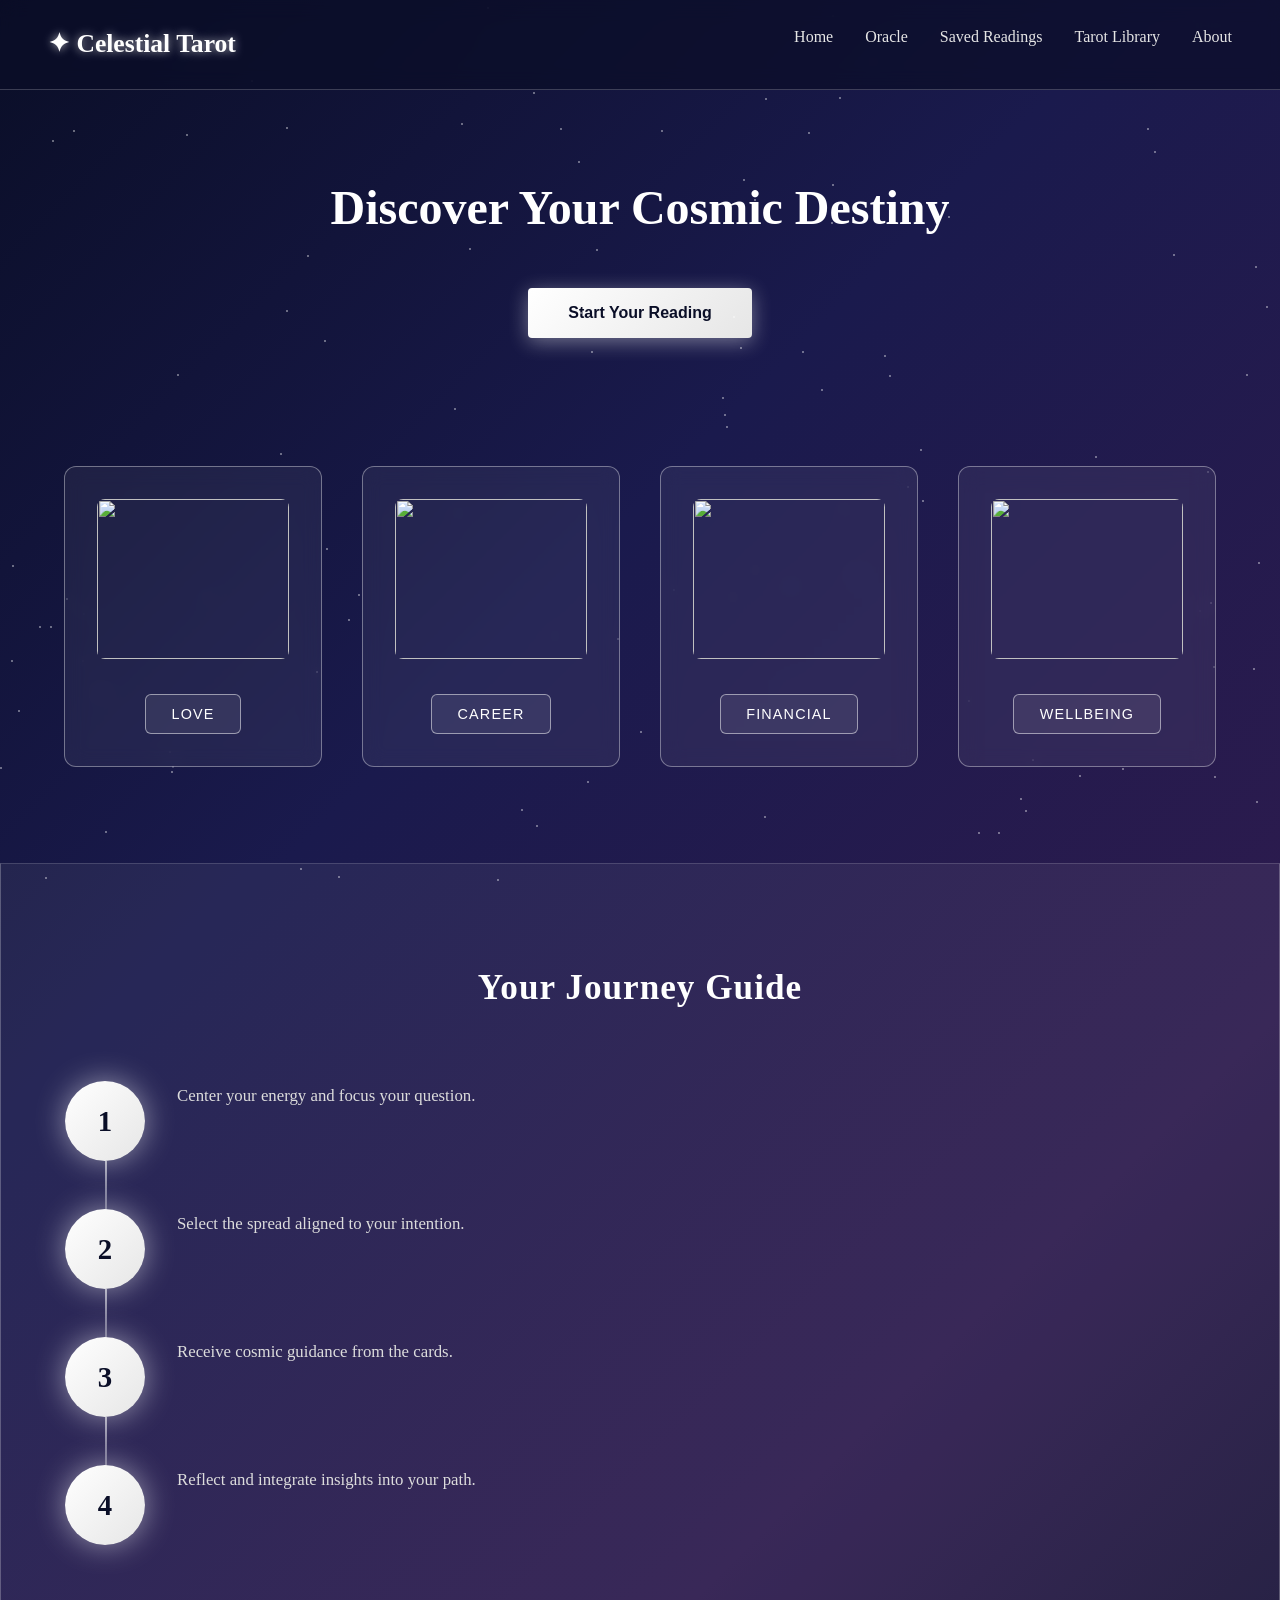
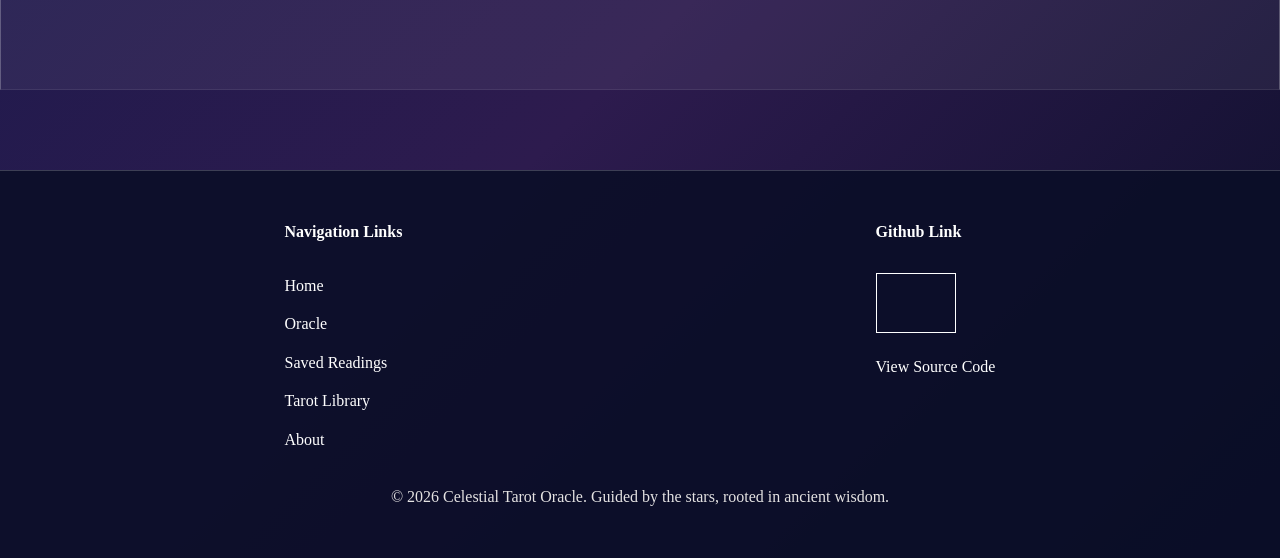
==== index.html @ b857f9ce "Add files via upload" ====
<!DOCTYPE html>
<html lang="en">
<head>
<meta charset="UTF-8">
<meta name="viewport" content="width=device-width, initial-scale=1.0">
<title>Celestial Tarot Oracle</title>

 <!-- External CSS -->
    <link rel="stylesheet" href="css/index.css">
</head>

<body>

<div class="stars" id="stars"></div>

<!-- navbar section -->
 <header>
    <div id="navbar"></div>
</header>

<main>
<section class="upper-container">
    <h1>Discover Your Cosmic Destiny</h1>
    <button class="cta-main" onclick="location.href='oracle.html'">Start Your Reading</button>
</section>


<!-- CATEGORY GRID -->
<section class="category-container">
<div class="categories">

    <div class="category">
        <a href="oracle.html?category=love">
        <img src="img/tarot_img1.jpg">
        <button>Love</button>
        </a>
    </div>

    <div class="category">
        <a href="oracle.html?category=career">
        <img src="img/tarot_img2.jpg">
        <button>Career</button>
        </a>
    </div>

    <div class="category">
        <a href="oracle.html?category=financial">
        <img src="img/tarot_img1.jpg">
        <button>Financial</button>
        </a>
    </div>

    <div class="category">
        <a href="oracle.html?category=wellbeing">
        <img src="img/tarot_img2.jpg">
        <button>Wellbeing</button>
        </a>
    </div>

</div>
</section>

<!-- JOURNEY -->
<section class="journey-container">
<h2>Your Journey Guide</h2>

<div class="step">
<div class="step-number">1</div>
<div>Center your energy and focus your question.</div>
</div>

<div class="step">
<div class="step-number">2</div>
<div>Select the spread aligned to your intention.</div>
</div>

<div class="step">
<div class="step-number">3</div>
<div>Receive cosmic guidance from the cards.</div>
</div>

<div class="step">
<div class="step-number">4</div>
<div>Reflect and integrate insights into your path.</div>
</div>

</section>

</main>

<!-- footer section -->
<div id="footer"></div>

<script src="js/navfooter.js"></script>

<script>
/* STAR GENERATOR (optimized) */
const starContainer = document.getElementById("stars");

function createStars(count=120){
    starContainer.innerHTML="";
    for(let i=0;i<count;i++){
        const s=document.createElement("div");
        s.className="star";
        s.style.left=Math.random()*100+"%";
        s.style.top=Math.random()*100+"%";
        s.style.animationDelay=Math.random()*3+"s";
        starContainer.appendChild(s);
    }
}

createStars();
window.addEventListener("resize",()=>createStars());
</script>

</body>
</html>
---- css/index.css ----
/* ========== BASE ========== */
*{
    margin:0;
    padding:0;
    box-sizing:border-box;
}

body{
    font-family: Georgia, serif;
    background: linear-gradient(135deg,#0a0e27,#1a1a4d,#2d1b4e,#0a0e27);
    color:#e8d5b7;
    line-height:1.6;
    overflow-x:hidden;
}

.category-container {
    width:90%;
    max-width:1200px;
    margin:auto;
}

/* ========== STARS ========== */
.stars{
    position:fixed;
    inset:0;
    z-index:0;
    pointer-events:none;
}

.star{
    position:absolute;
    width:2px;
    height:2px;
    background:white;
    border-radius:50%;
    opacity:.5;
    animation:twinkle 3s infinite;
}

@keyframes twinkle{
    0%,100%{opacity:.3}
    50%{opacity:1}
}



/* ========== Upper container ========== */
.upper-container{
    text-align:center;
    padding:5rem 0 4rem;
}

.upper-container h1{
    font-size:3rem;
    color:white;
    margin-bottom:1rem;
}

.cta-main{
    background: linear-gradient(135deg, #ffffff 0%, #e6e6e6 100%);
    color: #0a0e27;
    padding: 1rem 2.5rem;
    border: none;
    border-radius: 4px;
    margin-top: 25px;
    cursor: pointer;
    font-size: 1rem;
    font-weight: bold;
    transition: all 0.3s ease;
    box-shadow: 0 4px 20px rgba(255, 255, 255, 0.4);
}

.cta-main:hover {
    transform: translateY(-3px);
    box-shadow: 0 6px 30px rgba(255, 255, 255, 0.7);
}


/* ========== CATEGORY GRID ========== */
.categories{
    display:grid;
    grid-template-columns:repeat(auto-fit,minmax(240px,1fr));
    gap:2.5rem;
    margin:4rem 0 6rem;
}

/* ✨ Card container */
.category{
    position:relative;
    background:rgba(255,255,255,.06);
    border:1px solid rgba(255, 255, 255, 0.374);
    padding:2rem;
    text-align:center;
    border-radius:12px;
    backdrop-filter:blur(10px);
    transition:all .4s ease;
    overflow:hidden;
}

/* ✨ Soft shimmer overlay */
.category::before{
    content:"";
    position:absolute;
    top:0;
    left:-100%;
    width:100%;
    height:100%;
    background:linear-gradient(
        120deg,
        transparent,
        rgba(255,255,255,0.15),
        transparent
    );
    transition:.8s;
}

.category:hover::before{
    left:100%;
}

/* Hover lift */
.category:hover{
    transform:translateY(-8px);
    border-color:white;
    box-shadow:0 0 25px rgba(255,255,255,0.25);
}

/* Image styling */
.category img{
    width:100%;
    height:160px;
    object-fit:cover;
    border-radius:8px;
    margin-bottom:1.2rem;
    transition:transform .4s ease, box-shadow .4s ease;
}

/* Subtle zoom + glow */
.category:hover img{
    transform:scale(1.05);
    box-shadow:0 0 20px rgba(255,255,255,0.3);
}

/* Button styling */
.category button{
    margin-top:1rem;
    padding:.7rem 1.6rem;
    font-size:.9rem;
    letter-spacing:.08em;
    text-transform:uppercase;

    border:1px solid rgba(255,255,255,.5);
    background:rgba(255,255,255,.08);
    color:white;

    border-radius:6px;
    cursor:pointer;
    transition:all .3s ease;
}

/* Button hover */
.category button:hover{
    background:white;
    color:#0a0e27;
    box-shadow:0 0 15px rgba(255,255,255,0.5);
}

/* ========== JOURNEY ========== */
/* Journey Guide Section */
.journey-container {
    padding: 6rem 4rem;
    margin: 4rem 0;
    /* background: rgba(10, 14, 39, 0.6); */
    background:rgba(255,255,255,.06);
    border:1px solid rgba(255,255,255,.25);
    border-top: 1px solid rgba(255, 255, 255, 0.15);
    border-bottom: 1px solid rgba(255, 255, 255, 0.08);
}

.journey-container h2 {
    text-align: center;
    font-size: 2.2rem;
    color: #ffffff;
    margin-bottom: 4rem;
    letter-spacing: 1px;
}

/* Step Layout */
.step {
    display: flex;
    align-items: flex-start;
    gap: 2rem;
    margin-bottom: 3rem;
    position: relative;
}

/* Vertical Line Between Steps */
.step:not(:last-child)::before {
    content: "";
    position: absolute;
    left: 40px;
    top: 80px;
    width: 2px;
    height: calc(100% + 1.5rem);
    background: linear-gradient(180deg, rgba(255,255,255,0.6), transparent);
}

/* Step Number Circle */
.step-number {
    width: 80px;
    height: 80px;
    border-radius: 50%;
    background: linear-gradient(135deg, #ffffff 0%, #e6e6e6 100%);
    color: #0a0e27;
    display: flex;
    align-items: center;
    justify-content: center;
    font-size: 1.8rem;
    font-weight: bold;
    flex-shrink: 0;
    box-shadow: 0 0 30px rgba(255, 255, 255, 0.5);
}

/* Step Text */
.step div:last-child {
    color: #dcdcdc;
    line-height: 1.8;
    font-size: 1.05rem;
    max-width: 600px;
}

/* Subtle Hover Glow */
.step:hover .step-number {
    box-shadow: 0 0 40px rgba(255, 255, 255, 0.8);
    transform: scale(1.05);
    transition: 0.3s ease;
}

/* ========== FOOTER ========== */


/* ========== RESPONSIVE ========== */
@media (max-width:768px){

    .nav-links{
        display:none;
    }

    .hero h1{
        font-size:2.2rem;
    }

    .step{
        flex-direction:column;
        align-items:flex-start;
    }

    .footer-grid{
        grid-template-columns:1fr;
    }
}
















/* 

.journey{
    margin:4rem 0;
}

.step{
    display:flex;
    gap:1.5rem;
    margin-bottom:2rem;
    align-items:flex-start;
}

.step-number{
    width:60px;
    height:60px;
    border-radius:50%;
    background:white;
    color:#0a0e27;
    display:flex;
    align-items:center;
    justify-content:center;
    font-weight:bold;
} */
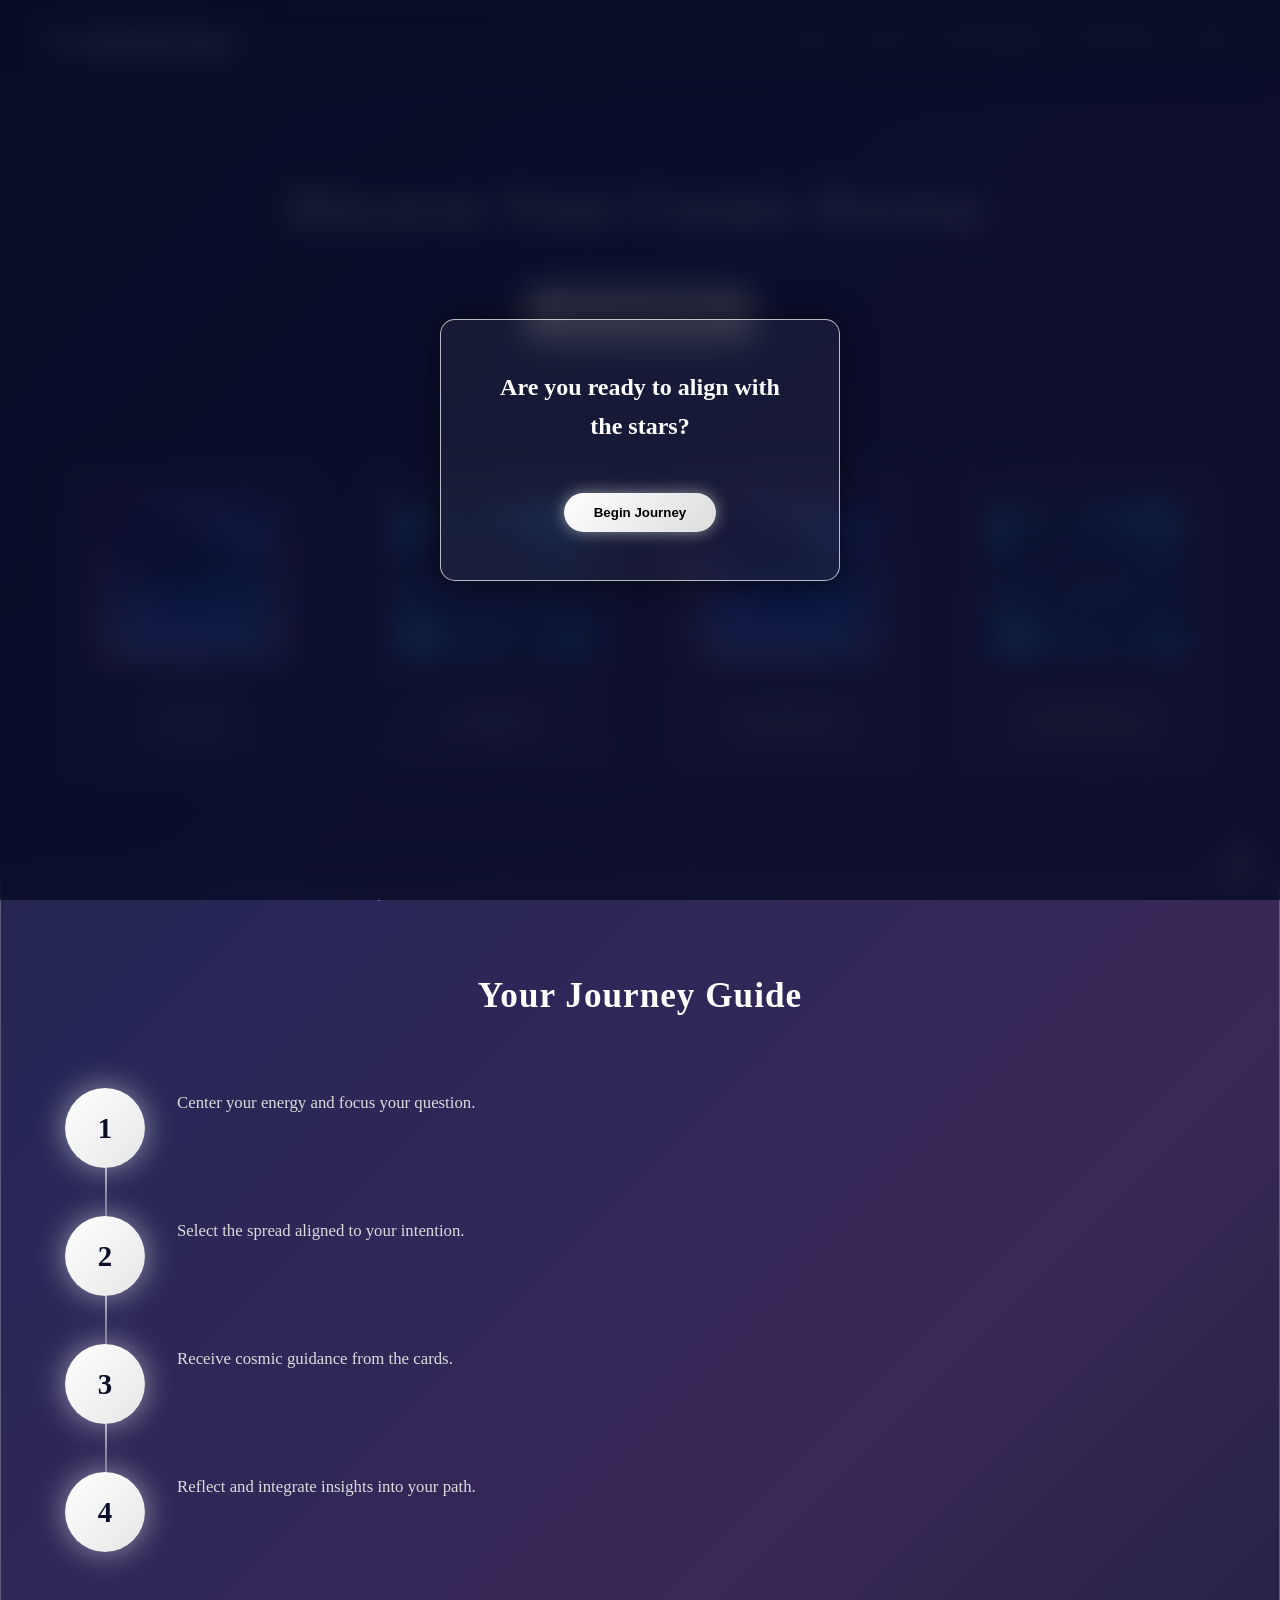
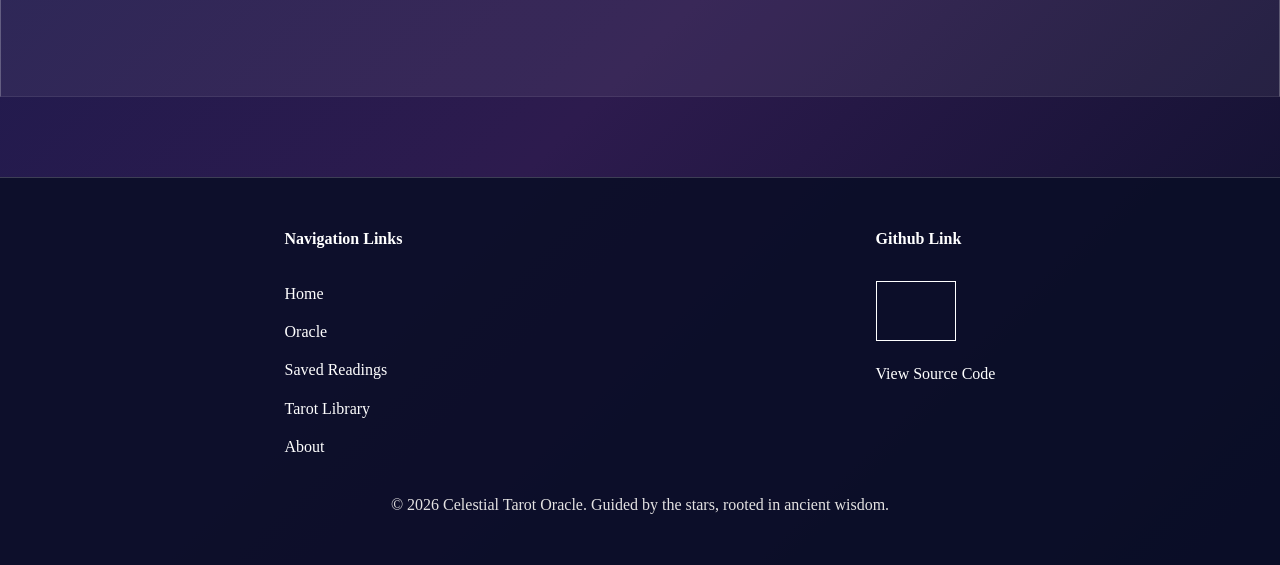
==== commit 1d6f7862: "Add files via upload" ====
--- a/index.html
+++ b/index.html
@@ -7,9 +7,27 @@
 
  <!-- External CSS -->
     <link rel="stylesheet" href="css/index.css">
+    <script src="js/loading.js"></script>
 </head>
 
 <body>
+
+<div id="music-overlay" class="music-overlay">
+    <div class="ready-card">
+        <h2>Are you ready to align with the stars?</h2>
+        <button id="ready-btn">Begin Journey</button>
+    </div>
+</div>
+
+<script>
+    (function() {
+        const audioEnabled = localStorage.getItem('audioEnabled');
+        // overlay will be shown if a user has never clicked the button
+        if (!audioEnabled) {
+            document.getElementById('music-overlay').style.display = 'flex';
+        }
+    })();
+</script>
 
 <div class="stars" id="stars"></div>
 
@@ -20,41 +38,81 @@
 
 <main>
 <section class="upper-container">
-    <h1>Discover Your Cosmic Destiny</h1>
-    <button class="cta-main" onclick="location.href='oracle.html'">Start Your Reading</button>
+    <!-- <h1>Discover Your Cosmic Destiny</h1> -->
+     <h1>
+        <span>D</span>
+        <span>i</span>
+        <span>s</span>
+        <span>c</span>
+        <span>o</span>
+        <span>v</span>
+        <span>e</span>
+        <span>r</span>
+        <span></span>
+        <span></span>
+        <span></span>
+        <span></span>
+        <span>Y</span>
+        <span>o</span>
+        <span>u</span>
+        <span>r</span>
+        <span></span>
+        <span></span>
+        <span></span>
+        <span></span>
+        <span>C</span>
+        <span>o</span>
+        <span>s</span>
+        <span>m</span>
+        <span>i</span>
+        <span>c</span>
+        <span></span>
+        <span></span>
+        <span></span>
+        <span></span>
+        <span>D</span>
+        <span>e</span>
+        <span>s</span>
+        <span>t</span>
+        <span>i</span>
+        <span>n</span>
+        <span>y</span>
+     </h1>
+     
+     
+     <button class="cta-main" onclick="navigateWithDelay('oracle.html', 0.5)">Start Your Reading</button>
 </section>
-
 
 <!-- CATEGORY GRID -->
 <section class="category-container">
 <div class="categories">
 
     <div class="category">
-        <a href="oracle.html?category=love">
-        <img src="img/tarot_img1.jpg">
-        <button>Love</button>
-        </a>
+        <div onclick="navigateWithDelay('oracle.html?category=love', 1)" style="cursor: pointer;">
+            <img src="img/tarot_img1.jpg">
+            <button>Love</button>
+        </div>
     </div>
 
     <div class="category">
-        <a href="oracle.html?category=career">
-        <img src="img/tarot_img2.jpg">
-        <button>Career</button>
-        </a>
+        <div onclick="navigateWithDelay('oracle.html?category=career', 1)" style="cursor: pointer;">
+            <img src="img/tarot_img2.jpg">
+            <button>Career</button>
+        </div>
     </div>
 
     <div class="category">
-        <a href="oracle.html?category=financial">
-        <img src="img/tarot_img1.jpg">
-        <button>Financial</button>
-        </a>
+        <div onclick="navigateWithDelay('oracle.html?category=financial', 1)" style="cursor: pointer;">
+            <img src="img/tarot_img1.jpg">
+            <button>Financial</button>
+        </div>
     </div>
 
     <div class="category">
-        <a href="oracle.html?category=wellbeing">
-        <img src="img/tarot_img2.jpg">
-        <button>Wellbeing</button>
-        </a>
+        <div onclick="navigateWithDelay('oracle.html?category=wellbeing', 1)" style="cursor: pointer;">
+            <img src="img/tarot_img2.jpg">
+            <button>Wellbeing</button>
+        </div>
     </div>
 
 </div>
@@ -92,20 +150,22 @@
 <div id="footer"></div>
 
 <script src="js/navfooter.js"></script>
+<script src="js/sound-manager.js"></script>
+
 
 <script>
-/* STAR GENERATOR (optimized) */
+/* STAR on the background */
 const starContainer = document.getElementById("stars");
 
 function createStars(count=120){
     starContainer.innerHTML="";
-    for(let i=0;i<count;i++){
-        const s=document.createElement("div");
-        s.className="star";
-        s.style.left=Math.random()*100+"%";
-        s.style.top=Math.random()*100+"%";
-        s.style.animationDelay=Math.random()*3+"s";
-        starContainer.appendChild(s);
+    for(let i=0; i<count; i++){
+        const star=document.createElement("div");
+        star.className="star";
+        star.style.left=Math.random()*100+"%";
+        star.style.top=Math.random()*100+"%";
+        star.style.animationDelay=Math.random()*3+"s";
+        starContainer.appendChild(star);
     }
 }
 
--- a/css/index.css
+++ b/css/index.css
@@ -12,6 +12,81 @@
     line-height:1.6;
     overflow-x:hidden;
 }
+
+/* Full screen background blur */
+.music-overlay {
+    position: fixed;
+    top: 0;
+    left: 0;
+    width: 100%;
+    height: 100%;
+    background: rgba(10, 14, 39, 0.85); /* Dark semi-transparent */
+    backdrop-filter: blur(15px); /* မင်းလိုချင်တဲ့ blur effect */
+    display: none;
+    justify-content: center;
+    align-items: center;
+    z-index: 9999;
+    transition: opacity 0.8s ease, visibility 0.8s ease;
+}
+
+/* transition class */
+.music-overlay.fade-out {
+    opacity: 0;
+    visibility: hidden;
+    transition: opacity 0.8s ease, visibility 0.8s ease;
+}
+
+/* Floating "Ready" Card */
+.ready-card {
+    background: rgba(255, 255, 255, 0.05);
+    padding: 3rem;
+    border-radius: 15px;
+    border: 1px solid rgba(255, 255, 255, 0.7);
+    justify-content: center;
+    text-align: center;
+    box-shadow: 0 0 30px rgba(0, 0, 0, 0.5);
+    max-width: 400px;
+}
+
+.ready-card h2 {
+    color: #ffffff;
+    margin-bottom: 1rem;
+    font-size: 1.5rem;
+}
+
+.ready-card button {
+    margin-top: 2rem;
+    padding: 12px 30px;
+    background: linear-gradient(135deg, #ffffff 0%, #e0e0e0 50%, #ffffff 100%);
+    background-size: 200% auto; /* making size bigger for animation */
+    border: none;
+    border-radius: 25px;
+    color: #000;
+    font-weight: bold;
+    cursor: pointer;
+    transition: transform 0.3s ease;
+    animation: shine 1s linear infinite;
+    box-shadow: 0 0 15px rgba(255, 255, 255, 0.5);
+}
+
+.ready-card button:hover {
+    transform: scale(1.1);
+    box-shadow: 0 0 25px rgba(255, 255, 255, 0.8);
+}
+
+@keyframes shine {
+    to {
+        background-position: 200% center;
+    }
+}
+
+
+/* Hidden state */
+.music-overlay.hidden {
+    opacity: 0;
+    visibility: hidden;
+}
+
 
 .category-container {
     width:90%;
@@ -34,7 +109,7 @@
     background:white;
     border-radius:50%;
     opacity:.5;
-    animation:twinkle 3s infinite;
+    animation:twinkle 1.5s infinite;
 }
 
 @keyframes twinkle{
@@ -50,11 +125,186 @@
     padding:5rem 0 4rem;
 }
 
-.upper-container h1{
+/* .upper-container h1{
     font-size:3rem;
     color:white;
     margin-bottom:1rem;
-}
+} */
+
+.upper-container h1{
+    display: flex;
+    flex-wrap: wrap;
+    gap: 3px;
+    align-items: center;
+    justify-content: center;
+}
+
+.upper-container h1 span{
+    position: relative;
+    font-size:3rem;
+    color:white;
+    display: inline-block;
+    margin-bottom:1rem;
+    animation: bounce 3s ease infinite alternate;
+}
+
+.upper-container h1 span:nth-child(2){
+    animation-delay: 0.1s;
+}
+
+.upper-container h1 span:nth-child(3){
+    animation-delay: 0.2s;
+}
+
+.upper-container h1 span:nth-child(4){
+    animation-delay: 0.3s;
+}
+
+.upper-container h1 span:nth-child(5){
+    animation-delay: 0.4s;
+}
+
+.upper-container h1 span:nth-child(6){
+    animation-delay: 0.5s;
+}
+
+.upper-container h1 span:nth-child(7){
+    animation-delay: 0.6s;
+}
+
+.upper-container h1 span:nth-child(8){
+    animation-delay: 0.7s;
+}
+
+.upper-container h1 span:nth-child(9){
+    animation-delay: 0.8s;
+}
+
+.upper-container h1 span:nth-child(10){
+    animation-delay: 0.9s;
+}
+
+.upper-container h1 span:nth-child(11){
+    animation-delay: 1s;
+}
+
+.upper-container h1 span:nth-child(12){
+    animation-delay: 1.1s;
+}
+
+.upper-container h1 span:nth-child(13){
+    animation-delay: 1.2s;
+}
+
+.upper-container h1 span:nth-child(14){
+    animation-delay: 1.3s;
+}
+
+.upper-container h1 span:nth-child(15){
+    animation-delay: 1.4s;
+}
+
+.upper-container h1 span:nth-child(16){
+    animation-delay: 1.5s;
+}
+
+.upper-container h1 span:nth-child(17){
+    animation-delay: 1.6s;
+}
+
+.upper-container h1 span:nth-child(18){
+    animation-delay: 1.7s;
+}
+
+.upper-container h1 span:nth-child(19){
+    animation-delay: 1.8s;
+}
+
+.upper-container h1 span:nth-child(20){
+    animation-delay: 1.9s;
+}
+
+.upper-container h1 span:nth-child(21){
+    animation-delay: 2s;
+}
+
+.upper-container h1 span:nth-child(22){
+    animation-delay: 2.1s;
+}
+
+.upper-container h1 span:nth-child(23){
+    animation-delay: 2.2s;
+}
+
+.upper-container h1 span:nth-child(24){
+    animation-delay: 2.3s;
+}
+
+.upper-container h1 span:nth-child(25){
+    animation-delay: 2.4s;
+}
+
+.upper-container h1 span:nth-child(26){
+    animation-delay: 2.5s;
+}
+
+.upper-container h1 span:nth-child(27){
+    animation-delay: 2.6s;
+}
+
+.upper-container h1 span:nth-child(28){
+    animation-delay: 2.7s;
+}
+
+.upper-container h1 span:nth-child(28){
+    animation-delay: 2.7s;
+}
+
+.upper-container h1 span:nth-child(29){
+    animation-delay: 2.8s;
+}
+
+.upper-container h1 span:nth-child(30){
+    animation-delay: 2.9s;
+}
+
+.upper-container h1 span:nth-child(31){
+    animation-delay: 3s;
+}
+
+.upper-container h1 span:nth-child(32){
+    animation-delay: 3.1s;
+}
+
+.upper-container h1 span:nth-child(33){
+    animation-delay: 3.2s;
+}
+
+.upper-container h1 span:nth-child(34){
+    animation-delay: 3.3s;
+}
+
+.upper-container h1 span:nth-child(35){
+    animation-delay: 3.4s;
+}
+
+.upper-container h1 span:nth-child(36){
+    animation-delay: 3.5s;
+}
+
+.upper-container h1 span:nth-child(37){
+    animation-delay: 3.6s;
+}
+
+
+
+
+@keyframes bounce {
+  100% {
+    top: -20px;
+  }
+}
+
 
 .cta-main{
     background: linear-gradient(135deg, #ffffff 0%, #e6e6e6 100%);
@@ -73,6 +323,11 @@
 .cta-main:hover {
     transform: translateY(-3px);
     box-shadow: 0 6px 30px rgba(255, 255, 255, 0.7);
+}
+
+.cta-main:active{
+    transform: scale(0.95); 
+    box-shadow: inset 0 2px 4px rgba(0,0,0,0.2);
 }
 
 
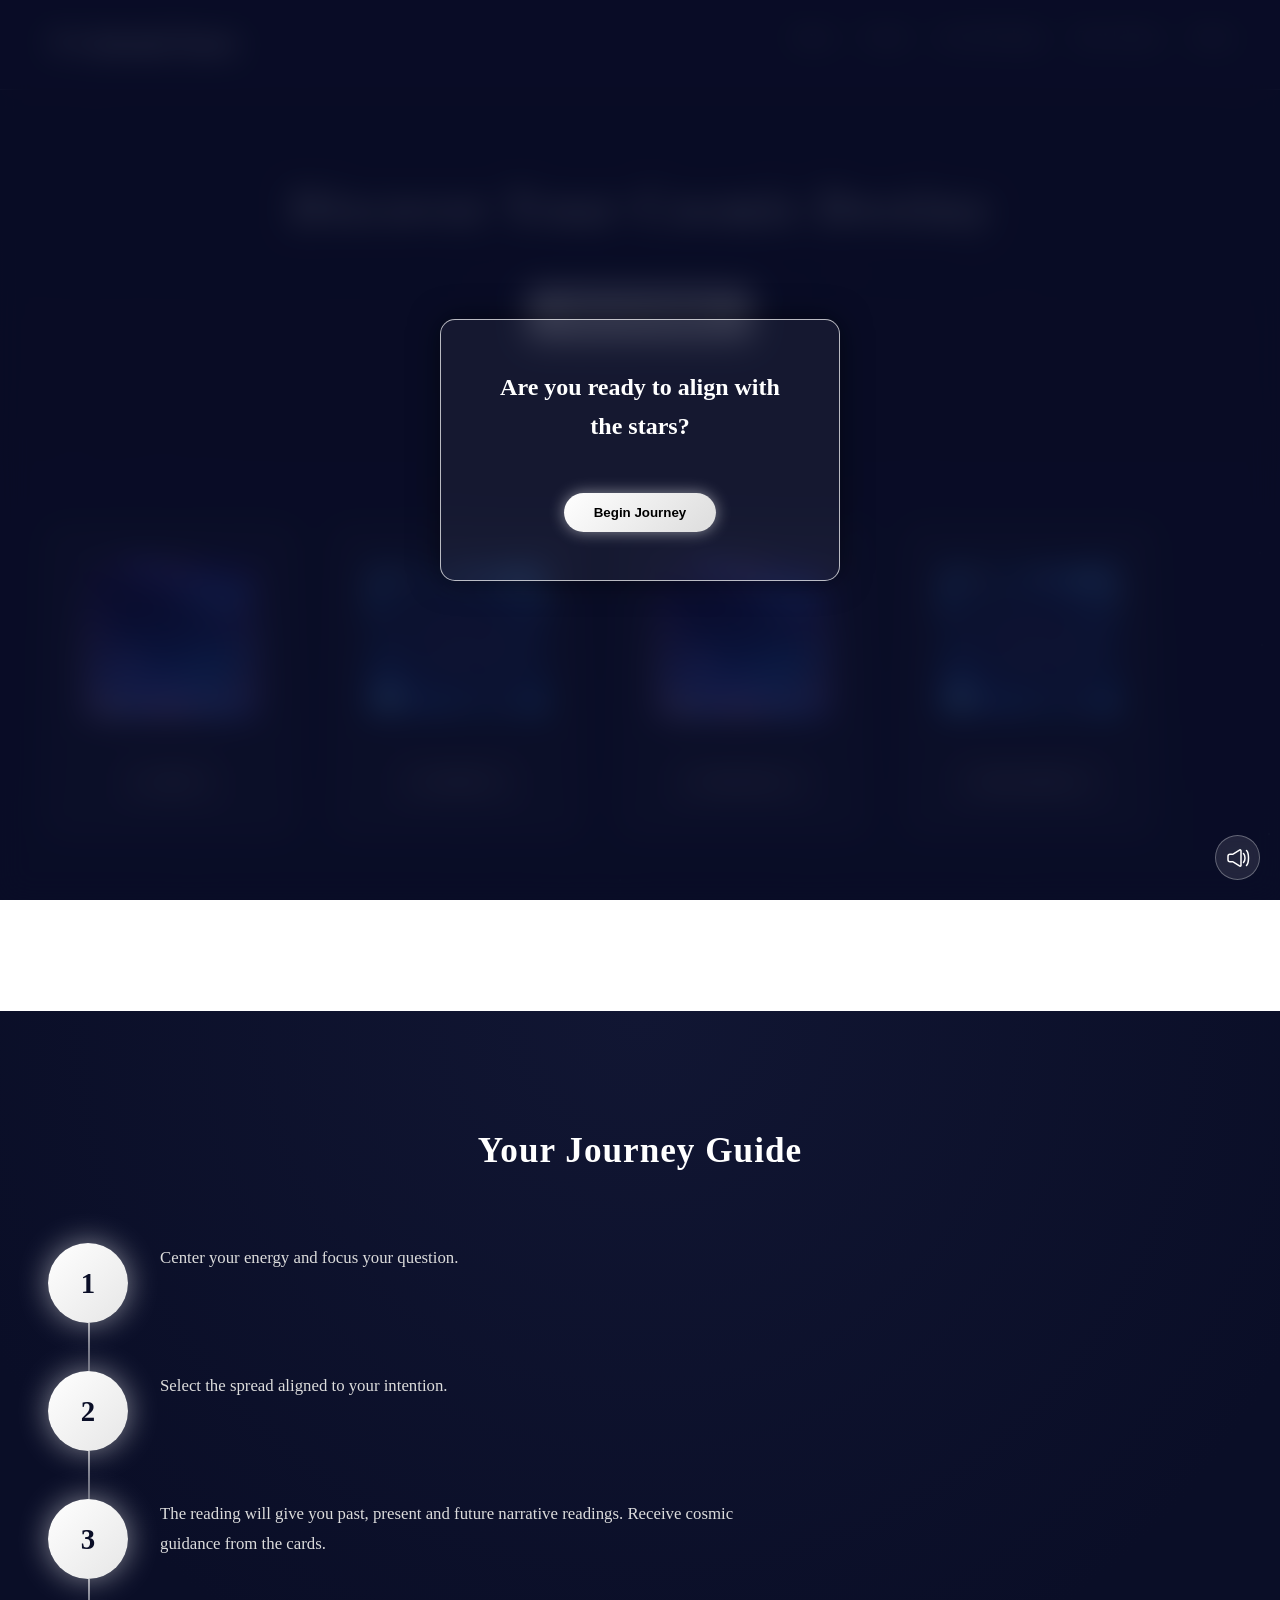
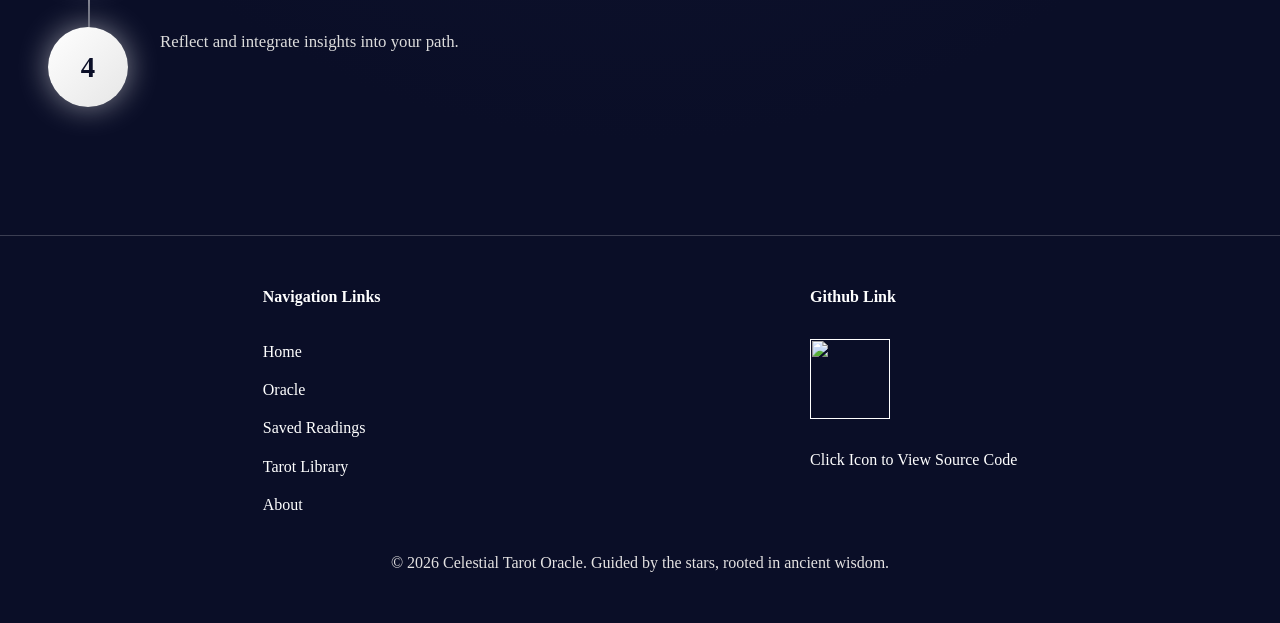
==== commit d1fb7583: "Add files via upload" ====
--- a/index.html
+++ b/index.html
@@ -80,7 +80,7 @@
      </h1>
      
      
-     <button class="cta-main" onclick="navigateWithDelay('oracle.html', 0.5)">Start Your Reading</button>
+     <button class="cta-main" onclick="indexClick.play(); navigateWithDelay('oracle.html', 1.5)">Start Your Reading</button>
 </section>
 
 <!-- CATEGORY GRID -->
@@ -88,28 +88,28 @@
 <div class="categories">
 
     <div class="category">
-        <div onclick="navigateWithDelay('oracle.html?category=love', 1)" style="cursor: pointer;">
+        <div onclick="clickClick.play(); navigateWithDelay('oracle.html?category=love', 1)" style="cursor: pointer;">
             <img src="img/tarot_img1.jpg">
             <button>Love</button>
         </div>
     </div>
 
     <div class="category">
-        <div onclick="navigateWithDelay('oracle.html?category=career', 1)" style="cursor: pointer;">
+        <div onclick="clickClick.play(); navigateWithDelay('oracle.html?category=career', 1)" style="cursor: pointer;">
             <img src="img/tarot_img2.jpg">
             <button>Career</button>
         </div>
     </div>
 
     <div class="category">
-        <div onclick="navigateWithDelay('oracle.html?category=financial', 1)" style="cursor: pointer;">
+        <div onclick="clickClick.play(); navigateWithDelay('oracle.html?category=financial', 1)" style="cursor: pointer;">
             <img src="img/tarot_img1.jpg">
             <button>Financial</button>
         </div>
     </div>
 
     <div class="category">
-        <div onclick="navigateWithDelay('oracle.html?category=wellbeing', 1)" style="cursor: pointer;">
+        <div onclick="clickClick.play(); navigateWithDelay('oracle.html?category=wellbeing', 1)" style="cursor: pointer;">
             <img src="img/tarot_img2.jpg">
             <button>Wellbeing</button>
         </div>
@@ -134,7 +134,8 @@
 
 <div class="step">
 <div class="step-number">3</div>
-<div>Receive cosmic guidance from the cards.</div>
+<div>The reading will give you past, present and future narrative readings.
+Receive cosmic guidance from the cards.</div>
 </div>
 
 <div class="step">
@@ -157,7 +158,7 @@
 /* STAR on the background */
 const starContainer = document.getElementById("stars");
 
-function createStars(count=120){
+function createStars(count=100){
     starContainer.innerHTML="";
     for(let i=0; i<count; i++){
         const star=document.createElement("div");
@@ -173,5 +174,58 @@
 window.addEventListener("resize",()=>createStars());
 </script>
 
+<script>
+    function createShootingStar() {
+    const star = document.createElement("div");
+    star.className = "shooting-star";
+    
+    //random width
+    const starWidth = Math.random() * (150 - 80) + 80;
+    star.style.width = `${starWidth}px`;
+    
+    const startX = Math.random() * (window.innerWidth + 200); // top right corner start
+    const startY = Math.random() * (window.innerHeight / 2);
+    
+    star.style.left = `${startX}px`;
+    star.style.top = `${startY}px`;
+    
+    starContainer.appendChild(star);
+    
+    setTimeout(() => {
+        star.classList.add("active");
+    }, 10);
+    
+    setTimeout(() => {
+        star.remove();
+    }, 1500);
+}
+
+function startShootingStars() {
+    const delay = Math.random() * (2000 - 800) + 800; 
+    setTimeout(() => {
+        createShootingStar();
+        startShootingStars();
+    }, delay);
+}
+
+startShootingStars();
+</script>
+
+<script>
+    // Background scroll movement (Parallax)
+    window.addEventListener('scroll', () => {
+    const scrollValue = window.scrollY;
+
+    // ၁။ Background Gradient ကို ရွေ့စေမယ်
+    // scroll လုပ်တဲ့အခါ background position ကို ပြောင်းလဲပေးတာပါ
+    document.body.style.backgroundPosition = `center ${scrollValue * 0.5}px`;
+
+    // ၂။ ကြယ်လေးတွေကို အနည်းငယ် ရွေ့စေမယ် (Parallax Effect)
+    // ကြယ်လေးတွေက scroll ထက် ပိုနှေးနှေးလေး ရွေ့နေသလို ခံစားရအောင် 0.2 နဲ့ မြှောက်ထားတယ်
+    const starsContainer = document.getElementById("stars");
+    starsContainer.style.transform = `translateY(${scrollValue * 0.2}px)`;
+});
+</script>
+
 </body>
 </html>
--- a/css/index.css
+++ b/css/index.css
@@ -7,7 +7,10 @@
 
 body{
     font-family: Georgia, serif;
-    background: linear-gradient(135deg,#0a0e27,#1a1a4d,#2d1b4e,#0a0e27);
+    /* background: linear-gradient(135deg,#0a0e27,#1a1a4d,#2d1b4e,#0a0e27); */
+    background: linear-gradient(180deg, #05081a, #0a0e27, #111633);
+    background-size: 100% 200%;
+    background-attachment: fixed;
     color:#e8d5b7;
     line-height:1.6;
     overflow-x:hidden;
@@ -46,6 +49,7 @@
     text-align: center;
     box-shadow: 0 0 30px rgba(0, 0, 0, 0.5);
     max-width: 400px;
+    animation: pulseBounce 3s ease-in-out infinite;  /* Pulsing bounce animation */
 }
 
 .ready-card h2 {
@@ -80,6 +84,18 @@
     }
 }
 
+/* Pulsing Bounce Keyframes */
+@keyframes pulseBounce {
+    0%, 100% {
+        transform: scale(1); /* original size */
+        box-shadow: 0 0 30px rgba(0, 0, 0, 0.5);
+    }
+    50% {
+        transform: scale(1.05); /* bounce size*/
+        box-shadow: 0 0 50px rgba(255, 255, 255, 0.2); /* bounce shadow effect */
+    }
+}
+
 
 /* Hidden state */
 .music-overlay.hidden {
@@ -103,18 +119,67 @@
 }
 
 .star{
-    position:absolute;
+    position:fixed;
     width:2px;
     height:2px;
+    inset: 0;
+    z-index: 0;
     background:white;
     border-radius:50%;
     opacity:.5;
+    pointer-events: none;
+    transition: transform 0.1s ease-out; 
     animation:twinkle 1.5s infinite;
 }
 
 @keyframes twinkle{
     0%,100%{opacity:.3}
     50%{opacity:1}
+}
+
+
+/* shooting star styling */
+.shooting-star {
+    position: absolute;
+    height: 3px; 
+    background: linear-gradient(-45deg, rgba(255, 255, 255, 1), rgba(255, 255, 255, 0));
+    filter: drop-shadow(0 0 10px #ffffff) drop-shadow(0 0 20px #ffffff); 
+    border-radius: 999px;
+    pointer-events: none;
+    opacity: 0;
+    z-index: 1;
+}
+
+.shooting-star::before {
+    content: '';
+    position: absolute;
+    top: 50%;
+    right: 0;
+    height: 6px; 
+    width: 6px;
+    background: #ffffff;
+    border-radius: 50%;
+    transform: translateY(-50%);
+    box-shadow: 0 0 15px 4px #ffffff, 0 0 30px 8px rgba(255, 255, 255, 0.5); 
+}
+
+@keyframes shoot {
+    0% {
+        transform: translateX(0) translateY(0) rotate(-45deg) scale(0);
+        opacity: 0;
+    }
+    20% {
+        opacity: 1;
+        transform: translateX(-100px) translateY(100px) rotate(-45deg) scale(1.2); /* လက်ခနဲ စပွင့်မယ် */
+    }
+    100% {
+        transform: translateX(-800px) translateY(800px) rotate(-45deg) scale(0.5); /* ကျဉ်းသွားပြီး ပျောက်မယ် */
+        opacity: 0;
+    }
+}
+
+.shooting-star.active {
+    animation: shoot 1.2s cubic-bezier(0.165, 0.84, 0.44, 1) forwards;
 }
 
 
@@ -332,6 +397,22 @@
 
 
 /* ========== CATEGORY GRID ========== */
+.category-container {
+    width: 100%;
+    padding: 5rem 3rem;
+    background: transparent;
+    position: relative;
+    z-index: 1;
+    margin: 0;
+    margin-top: -20px;
+    margin-bottom: 0;
+}
+
+.category-container h2, .journey-container h2 {
+    margin-top: 0;
+    padding-top: 2rem;
+}
+
 .categories{
     display:grid;
     grid-template-columns:repeat(auto-fit,minmax(240px,1fr));
@@ -339,7 +420,7 @@
     margin:4rem 0 6rem;
 }
 
-/* ✨ Card container */
+/* Card container */
 .category{
     position:relative;
     background:rgba(255,255,255,.06);
@@ -352,7 +433,7 @@
     overflow:hidden;
 }
 
-/* ✨ Soft shimmer overlay */
+/* Soft shimmer overlay */
 .category::before{
     content:"";
     position:absolute;
@@ -423,13 +504,13 @@
 /* ========== JOURNEY ========== */
 /* Journey Guide Section */
 .journey-container {
-    padding: 6rem 4rem;
-    margin: 4rem 0;
-    /* background: rgba(10, 14, 39, 0.6); */
-    background:rgba(255,255,255,.06);
-    border:1px solid rgba(255,255,255,.25);
-    border-top: 1px solid rgba(255, 255, 255, 0.15);
-    border-bottom: 1px solid rgba(255, 255, 255, 0.08);
+    background-color: #05081a;
+    /* background-color: #0a0e27;  */
+    background: radial-gradient(circle at top, #111633, #0a0e27 70%); 
+    margin-top: 0; 
+    padding: 5rem 3rem; 
+    position: relative;
+    z-index: 2; 
 }
 
 .journey-container h2 {
@@ -491,66 +572,10 @@
     transition: 0.3s ease;
 }
 
-/* ========== FOOTER ========== */
-
-
-/* ========== RESPONSIVE ========== */
-@media (max-width:768px){
-
-    .nav-links{
-        display:none;
-    }
-
-    .hero h1{
-        font-size:2.2rem;
-    }
-
-    .step{
-        flex-direction:column;
-        align-items:flex-start;
-    }
-
-    .footer-grid{
-        grid-template-columns:1fr;
-    }
-}
-
-
-
-
-
-
-
-
-
-
-
-
-
-
-
-
-/* 
-
-.journey{
-    margin:4rem 0;
-}
-
-.step{
-    display:flex;
-    gap:1.5rem;
-    margin-bottom:2rem;
-    align-items:flex-start;
-}
-
-.step-number{
-    width:60px;
-    height:60px;
-    border-radius:50%;
-    background:white;
-    color:#0a0e27;
-    display:flex;
-    align-items:center;
-    justify-content:center;
-    font-weight:bold;
+/* #footer {
+    background-color: #0a0e27;
+    margin-top: 0; 
+    padding-bottom: 1rem;
+    position: relative;
+    z-index: 2;
 } */
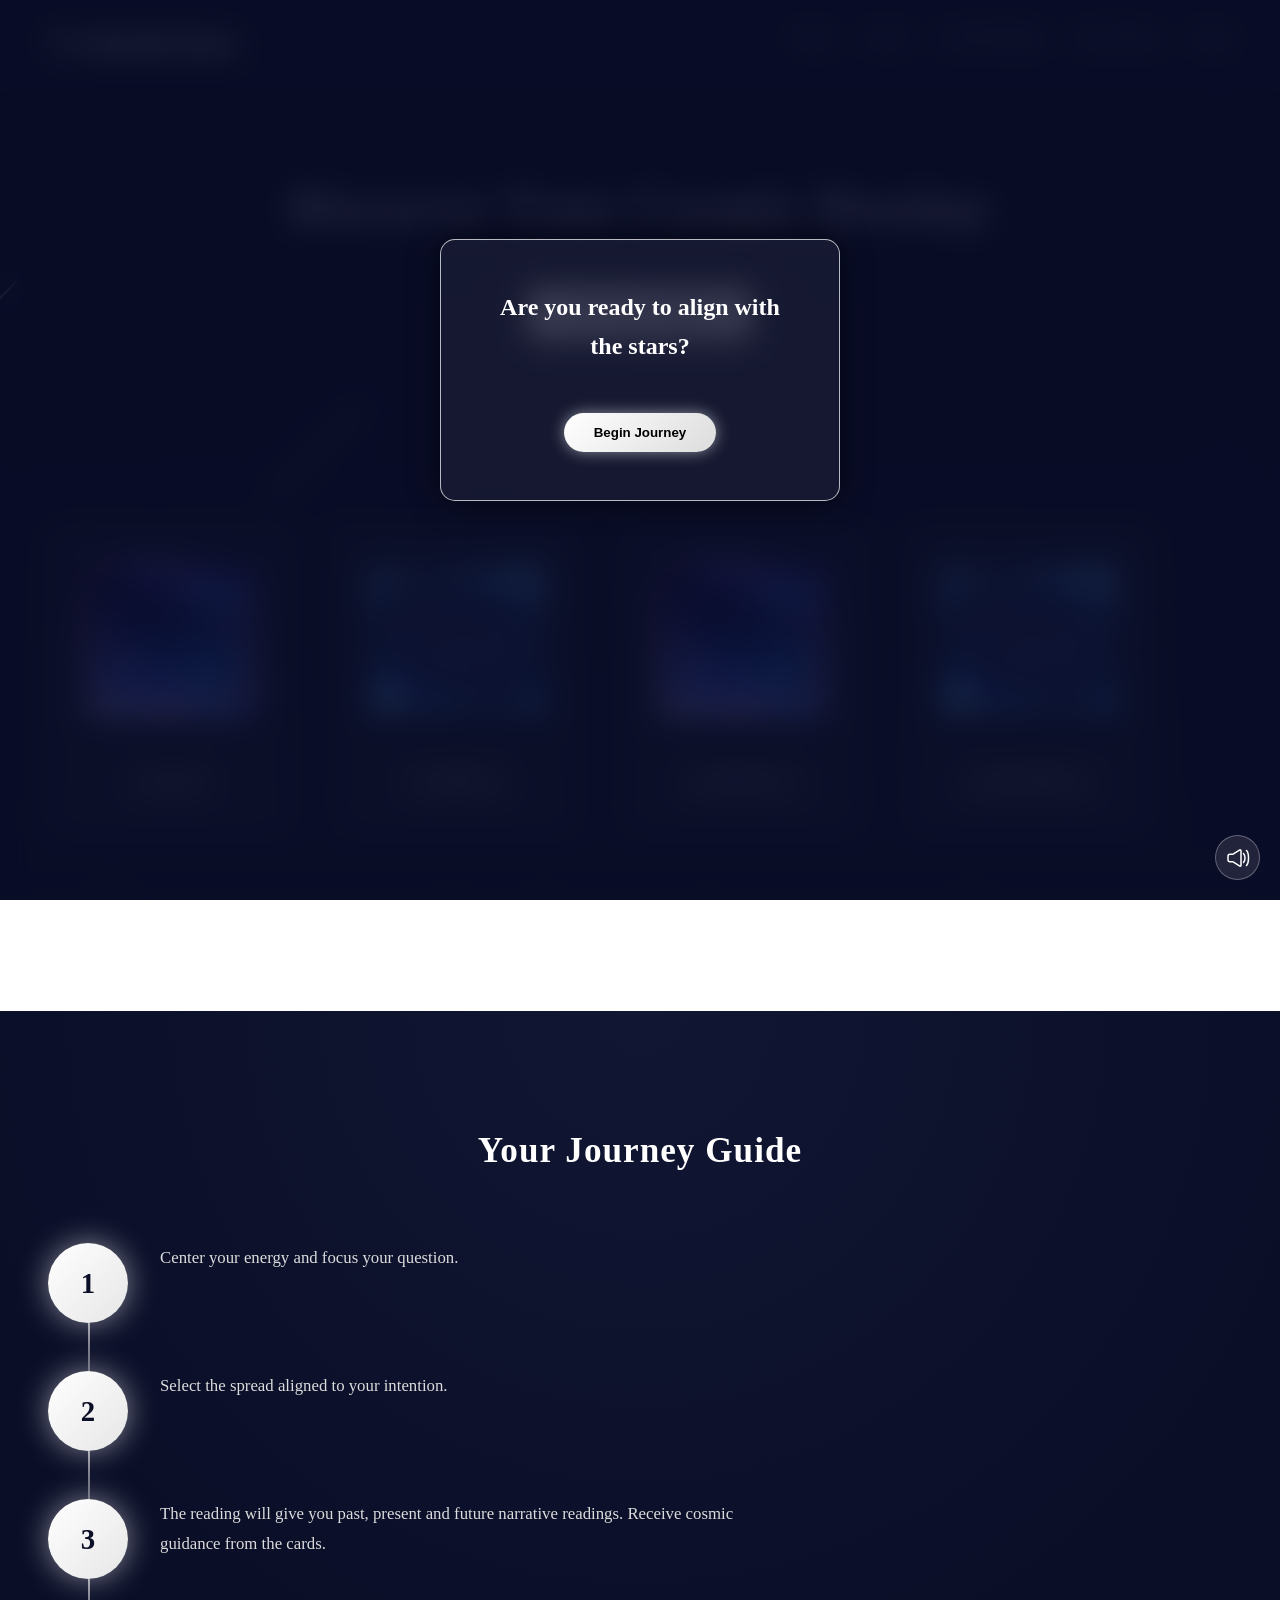
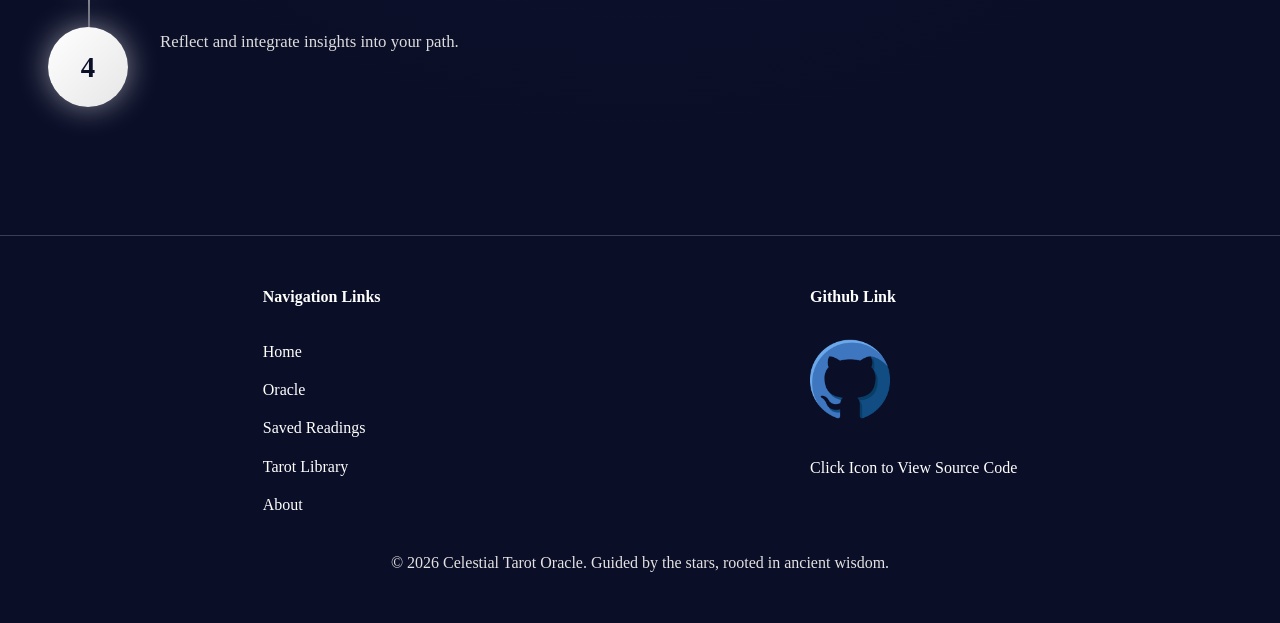
==== commit 3ec3e72e: "Add files via upload" ====
--- a/index.html
+++ b/index.html
@@ -15,7 +15,7 @@
 <div id="music-overlay" class="music-overlay">
     <div class="ready-card">
         <h2>Are you ready to align with the stars?</h2>
-        <button id="ready-btn">Begin Journey</button>
+        <button id="ready-btn" onclick="indexClick.play()">Begin Journey</button>
     </div>
 </div>
 
@@ -29,7 +29,7 @@
     })();
 </script>
 
-<div class="stars" id="stars"></div>
+<canvas id="starCanvas"></canvas>
 
 <!-- navbar section -->
  <header>
@@ -154,7 +154,7 @@
 <script src="js/sound-manager.js"></script>
 
 
-<script>
+<!-- <script>
 /* STAR on the background */
 const starContainer = document.getElementById("stars");
 
@@ -216,15 +216,110 @@
     window.addEventListener('scroll', () => {
     const scrollValue = window.scrollY;
 
-    // ၁။ Background Gradient ကို ရွေ့စေမယ်
-    // scroll လုပ်တဲ့အခါ background position ကို ပြောင်းလဲပေးတာပါ
+    //making background position and gradiant dynamic when scrolling
     document.body.style.backgroundPosition = `center ${scrollValue * 0.5}px`;
 
-    // ၂။ ကြယ်လေးတွေကို အနည်းငယ် ရွေ့စေမယ် (Parallax Effect)
-    // ကြယ်လေးတွေက scroll ထက် ပိုနှေးနှေးလေး ရွေ့နေသလို ခံစားရအောင် 0.2 နဲ့ မြှောက်ထားတယ်
+   //parallax effect for stars when scrolling
     const starsContainer = document.getElementById("stars");
     starsContainer.style.transform = `translateY(${scrollValue * 0.2}px)`;
 });
+</script> -->
+
+<script>
+const canvas = document.getElementById('starCanvas');
+const ctx = canvas.getContext('2d');
+
+let stars = [];
+let shootingStars = [];
+let scrollOffset = 0;
+
+function resizeCanvas() {
+    canvas.width = window.innerWidth;
+    canvas.height = window.innerHeight;
+    initStars();
+}
+
+// star creating
+function initStars() {
+    stars = [];
+    for (let i = 0; i < 150; i++) {
+        stars.push({
+            x: Math.random() * canvas.width,
+            y: Math.random() * canvas.height,
+            size: Math.random() * 2,
+            opacity: Math.random(),
+            speed: Math.random() * 0.05 + 0.01 // Twinkle speed
+        });
+    }
+}
+
+// creating shooting stars
+function createShootingStar() {
+    shootingStars.push({
+        x: Math.random() * canvas.width,
+        y: Math.random() * (canvas.height / 2),
+        len: Math.random() * 80 + 50,
+        speed: Math.random() * 10 + 5,
+        opacity: 1
+    });
+    
+    // random delay for next star
+    setTimeout(createShootingStar, Math.random() * 3000 + 1000);
+}
+
+// canvas and animation loop
+function animate() {
+    ctx.clearRect(0, 0, canvas.width, canvas.height);
+    
+    //star styling with twinkle and parallax effects
+    stars.forEach(s => {
+        s.opacity += s.speed;
+        if (s.opacity > 1 || s.opacity < 0.3) s.speed = -s.speed;
+        
+        ctx.beginPath();
+        ctx.arc(s.x, (s.y + scrollOffset * 0.2) % canvas.height, s.size, 0, Math.PI * 2);
+        ctx.fillStyle = `rgba(255, 255, 255, ${s.opacity})`;
+        ctx.fill();
+    });
+
+    // shooting stars styling
+    shootingStars.forEach((ss, index) => {
+        ctx.beginPath();
+        ctx.lineWidth = 2;
+        ctx.lineCap = 'round';
+        let gradient = ctx.createLinearGradient(ss.x, ss.y, ss.x + ss.len, ss.y - ss.len);
+        gradient.addColorStop(0, `rgba(255, 255, 255, ${ss.opacity})`);
+        gradient.addColorStop(1, 'rgba(255, 255, 255, 0)');
+        
+        ctx.strokeStyle = gradient;
+        ctx.moveTo(ss.x, ss.y);
+        ctx.lineTo(ss.x - ss.len, ss.y + ss.len);
+        ctx.stroke();
+
+        // movement logic
+        ss.x -= ss.speed;
+        ss.y += ss.speed;
+        ss.opacity -= 0.01;
+
+        if (ss.opacity <= 0) shootingStars.splice(index, 1);
+    });
+
+    requestAnimationFrame(animate);
+}
+
+// for scroll parallax
+window.addEventListener('scroll', () => {
+    scrollOffset = window.scrollY;
+    // Background gradient movement
+    document.body.style.backgroundPosition = `center ${scrollOffset * 0.5}px`;
+});
+
+window.addEventListener('resize', resizeCanvas);
+
+// function call
+resizeCanvas();
+createShootingStar();
+animate();
 </script>
 
 </body>
--- a/css/index.css
+++ b/css/index.css
@@ -49,6 +49,7 @@
     text-align: center;
     box-shadow: 0 0 30px rgba(0, 0, 0, 0.5);
     max-width: 400px;
+    margin-top: -10rem;
     animation: pulseBounce 3s ease-in-out infinite;  /* Pulsing bounce animation */
 }
 
@@ -110,8 +111,18 @@
     margin:auto;
 }
 
-/* ========== STARS ========== */
-.stars{
+/* ========== STAR Canvas ========== */
+#starCanvas {
+    position: fixed;
+    top: 0;
+    left: 0;
+    width: 100%;
+    height: 100%;
+    z-index: 0; /* Background မှာပဲ နေအောင် */
+    pointer-events: none;
+}
+
+/* .stars{
     position:fixed;
     inset:0;
     z-index:0;
@@ -137,8 +148,6 @@
     50%{opacity:1}
 }
 
-
-/* shooting star styling */
 .shooting-star {
     position: absolute;
     height: 3px; 
@@ -170,17 +179,17 @@
     }
     20% {
         opacity: 1;
-        transform: translateX(-100px) translateY(100px) rotate(-45deg) scale(1.2); /* လက်ခနဲ စပွင့်မယ် */
+        transform: translateX(-100px) translateY(100px) rotate(-45deg) scale(1.2);
     }
     100% {
-        transform: translateX(-800px) translateY(800px) rotate(-45deg) scale(0.5); /* ကျဉ်းသွားပြီး ပျောက်မယ် */
+        transform: translateX(-800px) translateY(800px) rotate(-45deg) scale(0.5); 
         opacity: 0;
     }
 }
 
 .shooting-star.active {
     animation: shoot 1.2s cubic-bezier(0.165, 0.84, 0.44, 1) forwards;
-}
+} */
 
 
 
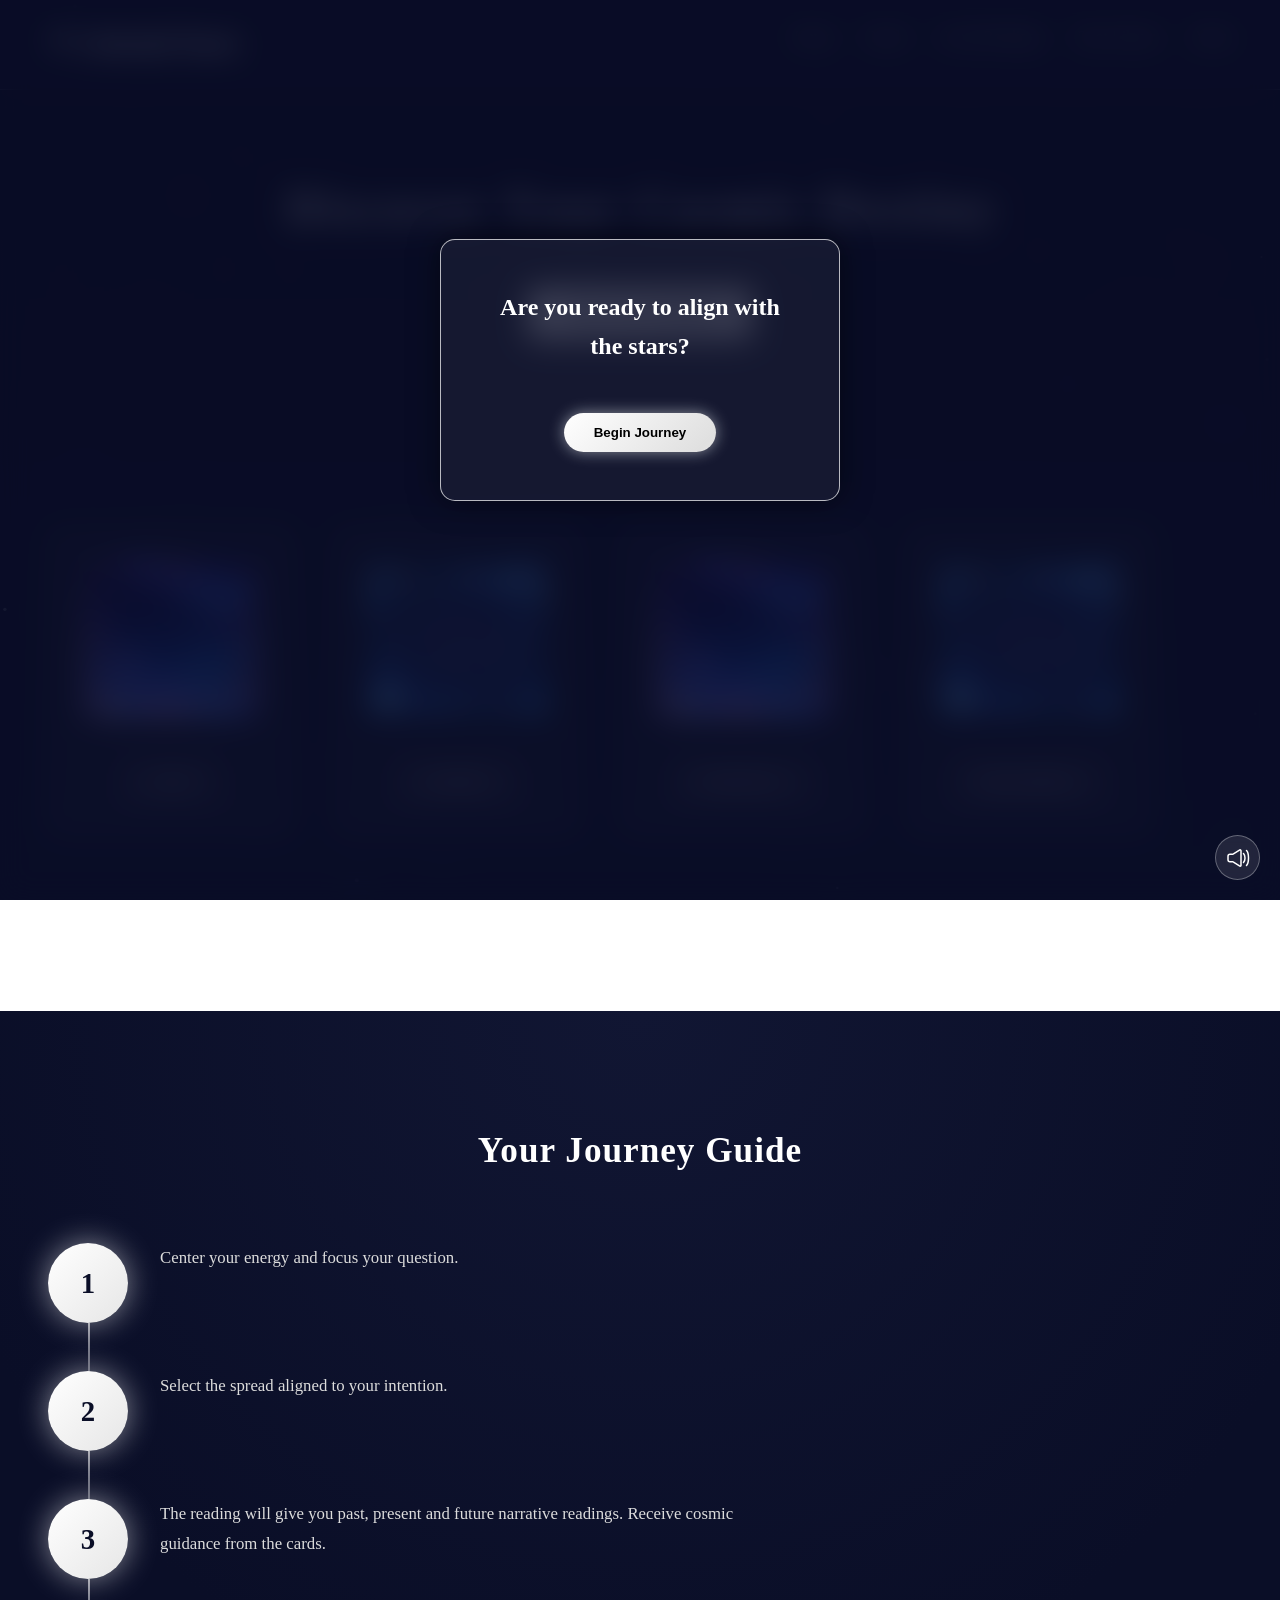
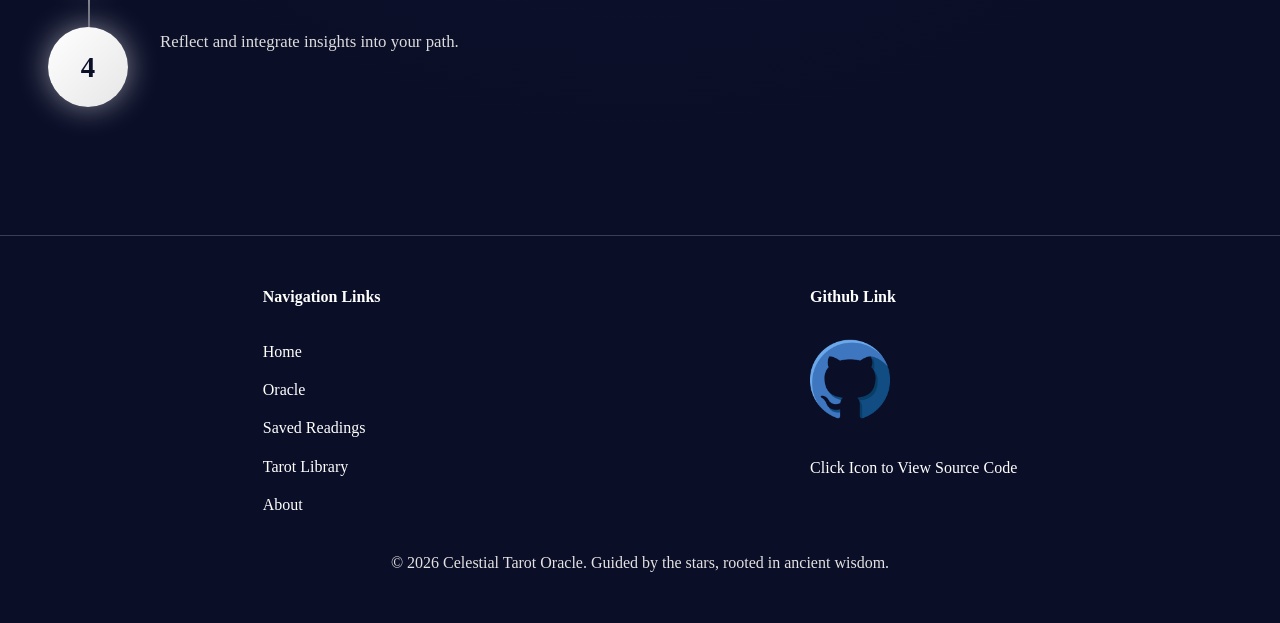
==== commit 0f9d50a3: "Add files via upload" ====
--- a/index.html
+++ b/index.html
@@ -3,7 +3,7 @@
 <head>
 <meta charset="UTF-8">
 <meta name="viewport" content="width=device-width, initial-scale=1.0">
-<title>Celestial Tarot Oracle</title>
+<title>Celestial Tarot</title>
 
  <!-- External CSS -->
     <link rel="stylesheet" href="css/index.css">
@@ -21,11 +21,21 @@
 
 <script>
     (function() {
-        const audioEnabled = localStorage.getItem('audioEnabled');
+        const overlay = document.getElementById('music-overlay');
+        const audioEnabled = sessionStorage.getItem('audioEnabled');
         // overlay will be shown if a user has never clicked the button
         if (!audioEnabled) {
             document.getElementById('music-overlay').style.display = 'flex';
         }
+
+        document.getElementById('ready-btn').addEventListener('click', function() {
+            sessionStorage.setItem('audioEnabled', 'true');
+
+            overlay.classList.add('fade-out');
+            setTimeout(() => {
+                overlay.style.display = 'none';
+            }, 800);
+        });
     })();
 </script>
 
@@ -38,47 +48,8 @@
 
 <main>
 <section class="upper-container">
+    <h1 id="bouncing-text">Discover Your Cosmic Destiny</h1>
     <!-- <h1>Discover Your Cosmic Destiny</h1> -->
-     <h1>
-        <span>D</span>
-        <span>i</span>
-        <span>s</span>
-        <span>c</span>
-        <span>o</span>
-        <span>v</span>
-        <span>e</span>
-        <span>r</span>
-        <span></span>
-        <span></span>
-        <span></span>
-        <span></span>
-        <span>Y</span>
-        <span>o</span>
-        <span>u</span>
-        <span>r</span>
-        <span></span>
-        <span></span>
-        <span></span>
-        <span></span>
-        <span>C</span>
-        <span>o</span>
-        <span>s</span>
-        <span>m</span>
-        <span>i</span>
-        <span>c</span>
-        <span></span>
-        <span></span>
-        <span></span>
-        <span></span>
-        <span>D</span>
-        <span>e</span>
-        <span>s</span>
-        <span>t</span>
-        <span>i</span>
-        <span>n</span>
-        <span>y</span>
-     </h1>
-     
      
      <button class="cta-main" onclick="indexClick.play(); navigateWithDelay('oracle.html', 1.5)">Start Your Reading</button>
 </section>
@@ -153,7 +124,7 @@
 <script src="js/navfooter.js"></script>
 <script src="js/sound-manager.js"></script>
 
-
+<!-- star and shootinstar creating (old version) -->
 <!-- <script>
 /* STAR on the background */
 const starContainer = document.getElementById("stars");
@@ -225,6 +196,8 @@
 });
 </script> -->
 
+
+<!-- star and shooting-star drawing with canvas -->
 <script>
 const canvas = document.getElementById('starCanvas');
 const ctx = canvas.getContext('2d');
@@ -322,5 +295,22 @@
 animate();
 </script>
 
+
+<!-- text bounce manipulation -->
+<script>
+    const textElement = document.getElementById('bouncing-text');
+    const text = textElement.innerText;
+    textElement.innerHTML = '';
+
+    [...text].forEach((char, index) => {
+    const span = document.createElement('span');
+    //for space handling
+    span.innerText = char === ' ' ? '\u00A0' : char; 
+    span.style.setProperty('--i', index); //define CSS variable
+    textElement.appendChild(span);
+});
+</script>
+
+
 </body>
 </html>
--- a/css/index.css
+++ b/css/index.css
@@ -24,7 +24,7 @@
     width: 100%;
     height: 100%;
     background: rgba(10, 14, 39, 0.85); /* Dark semi-transparent */
-    backdrop-filter: blur(15px); /* မင်းလိုချင်တဲ့ blur effect */
+    backdrop-filter: blur(15px);
     display: none;
     justify-content: center;
     align-items: center;
@@ -37,6 +37,13 @@
     opacity: 0;
     visibility: hidden;
     transition: opacity 0.8s ease, visibility 0.8s ease;
+}
+
+/* Hidden state */
+.music-overlay.hidden {
+    opacity: 0;
+    visibility: hidden;
+    display: none !important;
 }
 
 /* Floating "Ready" Card */
@@ -98,13 +105,6 @@
 }
 
 
-/* Hidden state */
-.music-overlay.hidden {
-    opacity: 0;
-    visibility: hidden;
-}
-
-
 .category-container {
     width:90%;
     max-width:1200px;
@@ -118,7 +118,7 @@
     left: 0;
     width: 100%;
     height: 100%;
-    z-index: 0; /* Background မှာပဲ နေအောင် */
+    z-index: 0; 
     pointer-events: none;
 }
 
@@ -220,163 +220,14 @@
     display: inline-block;
     margin-bottom:1rem;
     animation: bounce 3s ease infinite alternate;
-}
-
-.upper-container h1 span:nth-child(2){
-    animation-delay: 0.1s;
-}
-
-.upper-container h1 span:nth-child(3){
-    animation-delay: 0.2s;
-}
-
-.upper-container h1 span:nth-child(4){
-    animation-delay: 0.3s;
-}
-
-.upper-container h1 span:nth-child(5){
-    animation-delay: 0.4s;
-}
-
-.upper-container h1 span:nth-child(6){
-    animation-delay: 0.5s;
-}
-
-.upper-container h1 span:nth-child(7){
-    animation-delay: 0.6s;
-}
-
-.upper-container h1 span:nth-child(8){
-    animation-delay: 0.7s;
-}
-
-.upper-container h1 span:nth-child(9){
-    animation-delay: 0.8s;
-}
-
-.upper-container h1 span:nth-child(10){
-    animation-delay: 0.9s;
-}
-
-.upper-container h1 span:nth-child(11){
-    animation-delay: 1s;
-}
-
-.upper-container h1 span:nth-child(12){
-    animation-delay: 1.1s;
-}
-
-.upper-container h1 span:nth-child(13){
-    animation-delay: 1.2s;
-}
-
-.upper-container h1 span:nth-child(14){
-    animation-delay: 1.3s;
-}
-
-.upper-container h1 span:nth-child(15){
-    animation-delay: 1.4s;
-}
-
-.upper-container h1 span:nth-child(16){
-    animation-delay: 1.5s;
-}
-
-.upper-container h1 span:nth-child(17){
-    animation-delay: 1.6s;
-}
-
-.upper-container h1 span:nth-child(18){
-    animation-delay: 1.7s;
-}
-
-.upper-container h1 span:nth-child(19){
-    animation-delay: 1.8s;
-}
-
-.upper-container h1 span:nth-child(20){
-    animation-delay: 1.9s;
-}
-
-.upper-container h1 span:nth-child(21){
-    animation-delay: 2s;
-}
-
-.upper-container h1 span:nth-child(22){
-    animation-delay: 2.1s;
-}
-
-.upper-container h1 span:nth-child(23){
-    animation-delay: 2.2s;
-}
-
-.upper-container h1 span:nth-child(24){
-    animation-delay: 2.3s;
-}
-
-.upper-container h1 span:nth-child(25){
-    animation-delay: 2.4s;
-}
-
-.upper-container h1 span:nth-child(26){
-    animation-delay: 2.5s;
-}
-
-.upper-container h1 span:nth-child(27){
-    animation-delay: 2.6s;
-}
-
-.upper-container h1 span:nth-child(28){
-    animation-delay: 2.7s;
-}
-
-.upper-container h1 span:nth-child(28){
-    animation-delay: 2.7s;
-}
-
-.upper-container h1 span:nth-child(29){
-    animation-delay: 2.8s;
-}
-
-.upper-container h1 span:nth-child(30){
-    animation-delay: 2.9s;
-}
-
-.upper-container h1 span:nth-child(31){
-    animation-delay: 3s;
-}
-
-.upper-container h1 span:nth-child(32){
-    animation-delay: 3.1s;
-}
-
-.upper-container h1 span:nth-child(33){
-    animation-delay: 3.2s;
-}
-
-.upper-container h1 span:nth-child(34){
-    animation-delay: 3.3s;
-}
-
-.upper-container h1 span:nth-child(35){
-    animation-delay: 3.4s;
-}
-
-.upper-container h1 span:nth-child(36){
-    animation-delay: 3.5s;
-}
-
-.upper-container h1 span:nth-child(37){
-    animation-delay: 3.6s;
-}
-
-
-
+    animation-delay: calc(var(--i) * 0.1s);
+}
 
 @keyframes bounce {
   100% {
-    top: -20px;
-  }
+        transform: translateY(-10px);
+        top: -20px;
+    }
 }
 
 
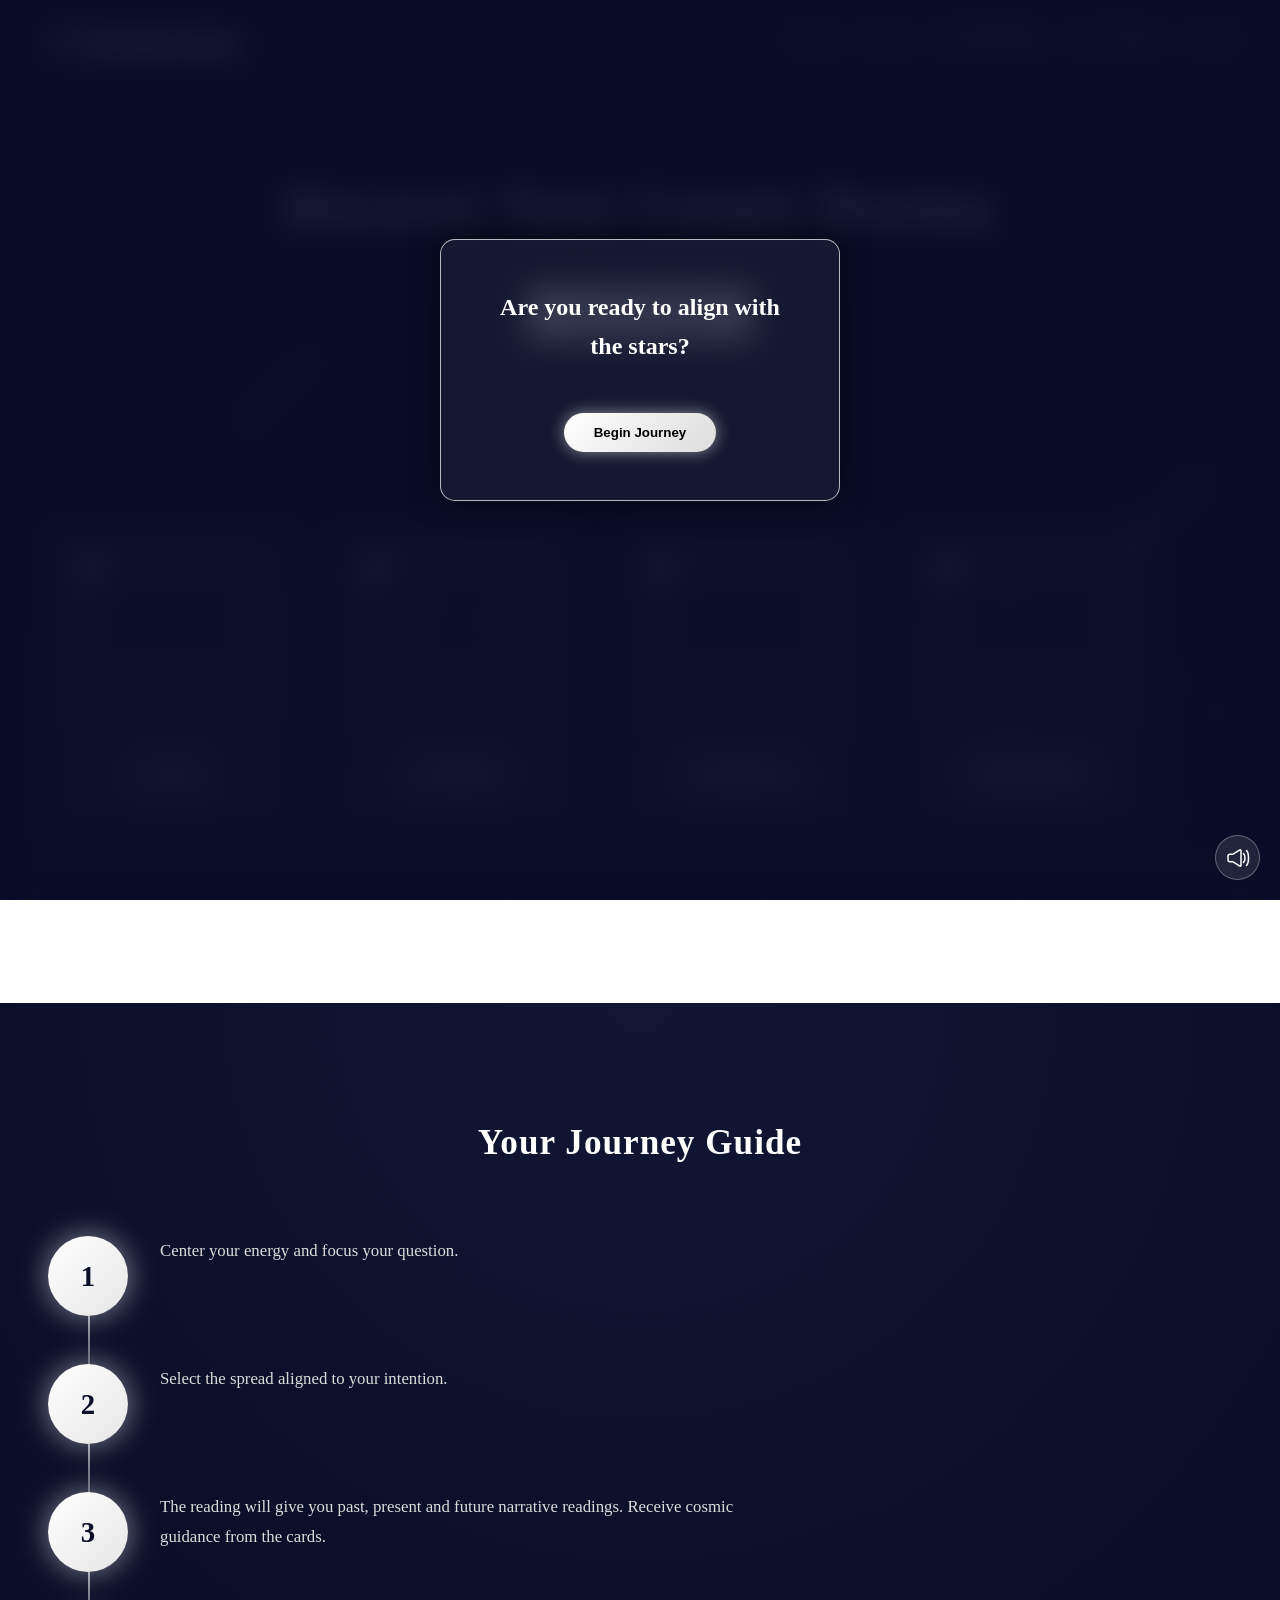
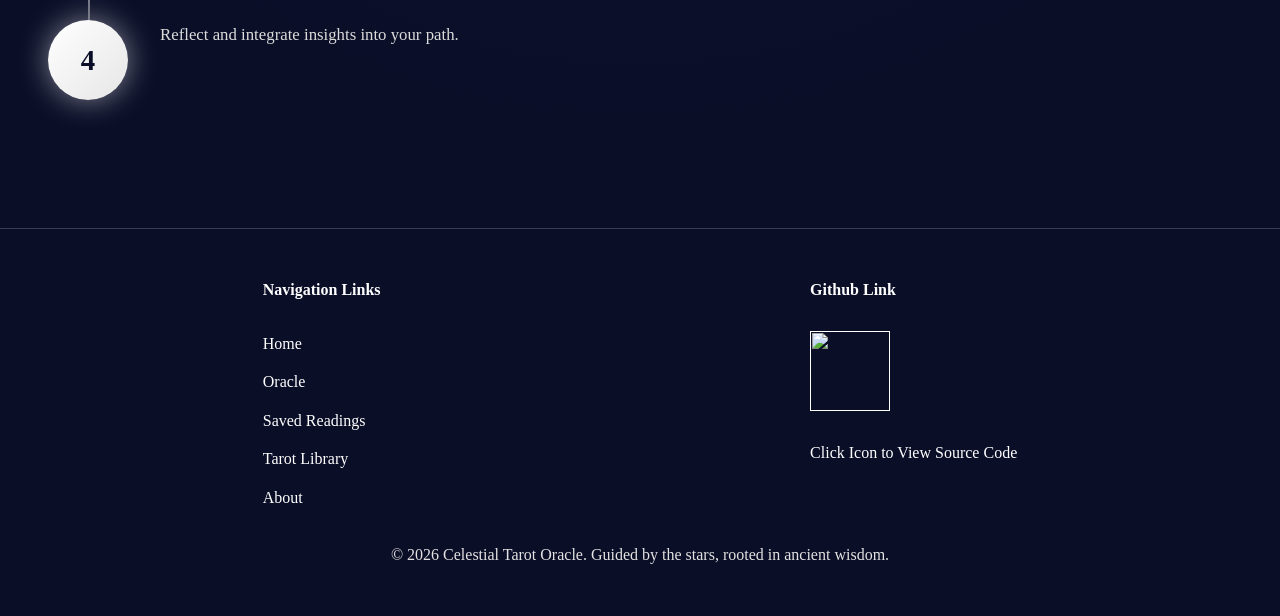
==== commit e9797e6e: "Add files via upload" ====
--- a/index.html
+++ b/index.html
@@ -60,28 +60,28 @@
 
     <div class="category">
         <div onclick="clickClick.play(); navigateWithDelay('oracle.html?category=love', 1)" style="cursor: pointer;">
-            <img src="img/tarot_img1.jpg">
+            <img src="img/heart.png">
             <button>Love</button>
         </div>
     </div>
 
     <div class="category">
         <div onclick="clickClick.play(); navigateWithDelay('oracle.html?category=career', 1)" style="cursor: pointer;">
-            <img src="img/tarot_img2.jpg">
+            <img src="img/career.jpg">
             <button>Career</button>
         </div>
     </div>
 
     <div class="category">
         <div onclick="clickClick.play(); navigateWithDelay('oracle.html?category=financial', 1)" style="cursor: pointer;">
-            <img src="img/tarot_img1.jpg">
+            <img src="img/money.png">
             <button>Financial</button>
         </div>
     </div>
 
     <div class="category">
         <div onclick="clickClick.play(); navigateWithDelay('oracle.html?category=wellbeing', 1)" style="cursor: pointer;">
-            <img src="img/tarot_img2.jpg">
+            <img src="img/health.png">
             <button>Wellbeing</button>
         </div>
     </div>
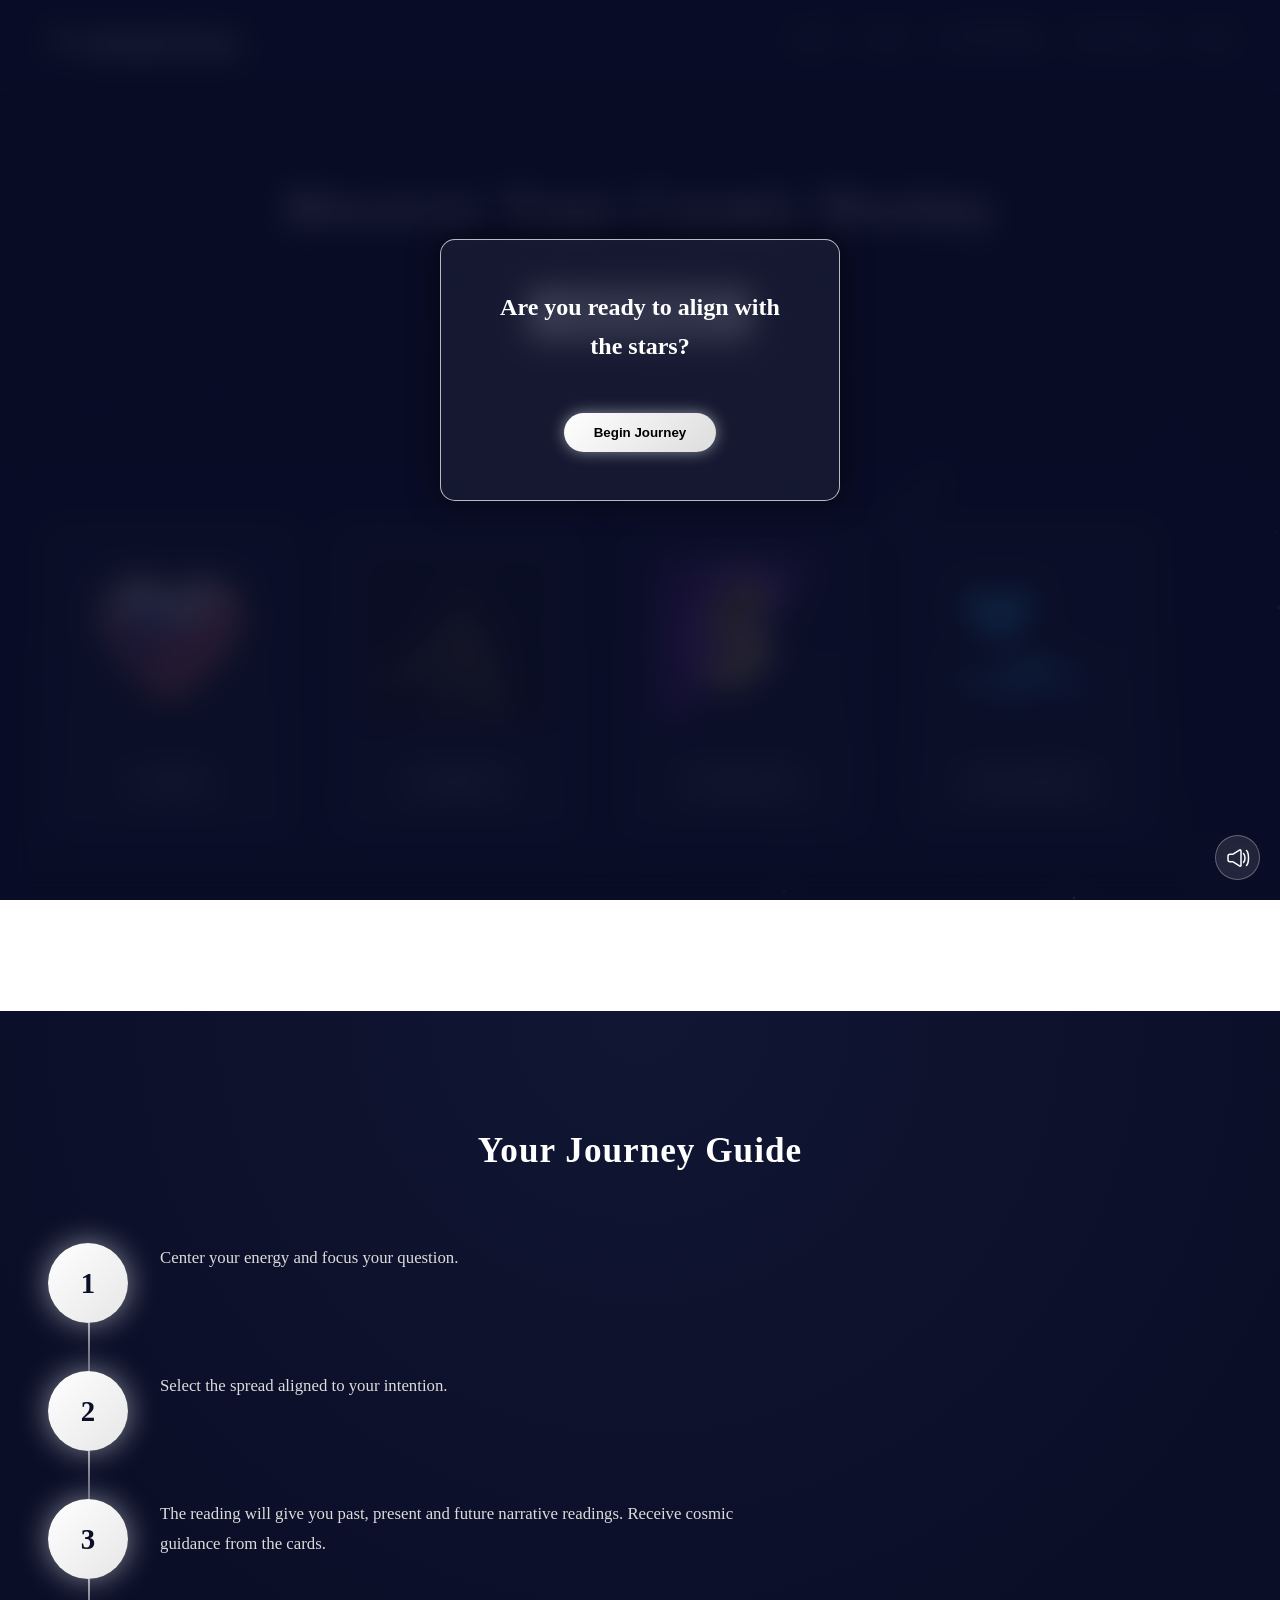
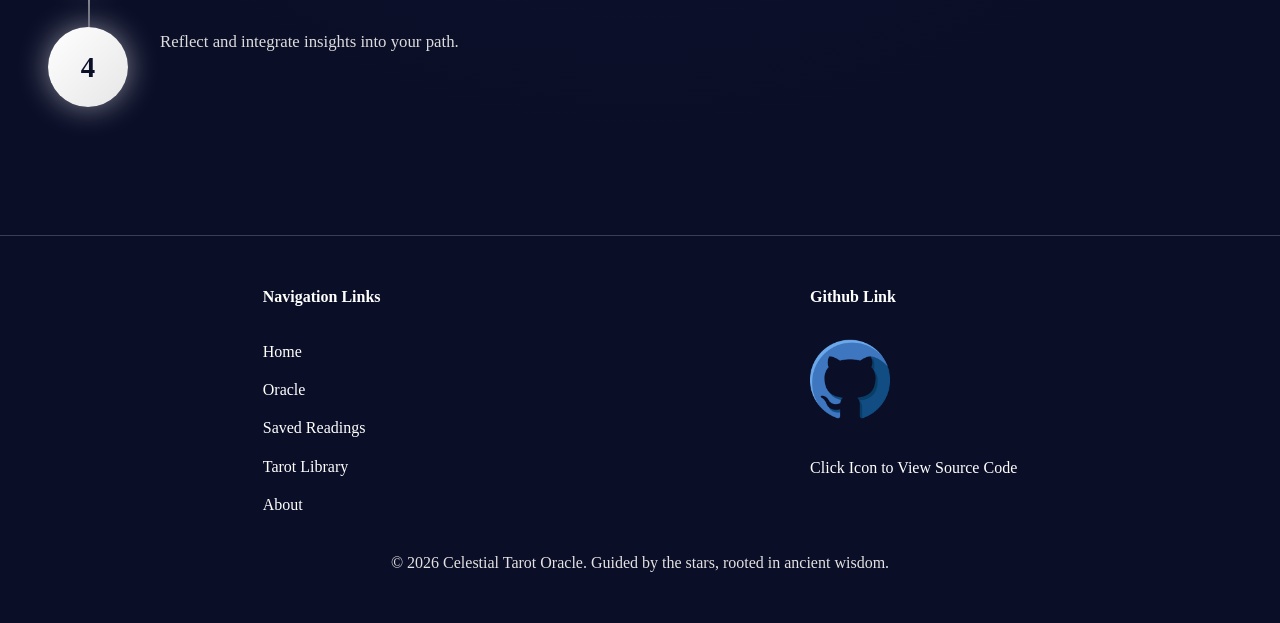
==== commit fb5ef4ed: "Final Commit" ====
--- a/index.html
+++ b/index.html
@@ -198,6 +198,7 @@
 
 
 <!-- star and shooting-star drawing with canvas -->
+<!-- Reference: https://developer.mozilla.org/en-US/docs/Web/API/Canvas_API -->
 <script>
 const canvas = document.getElementById('starCanvas');
 const ctx = canvas.getContext('2d');
